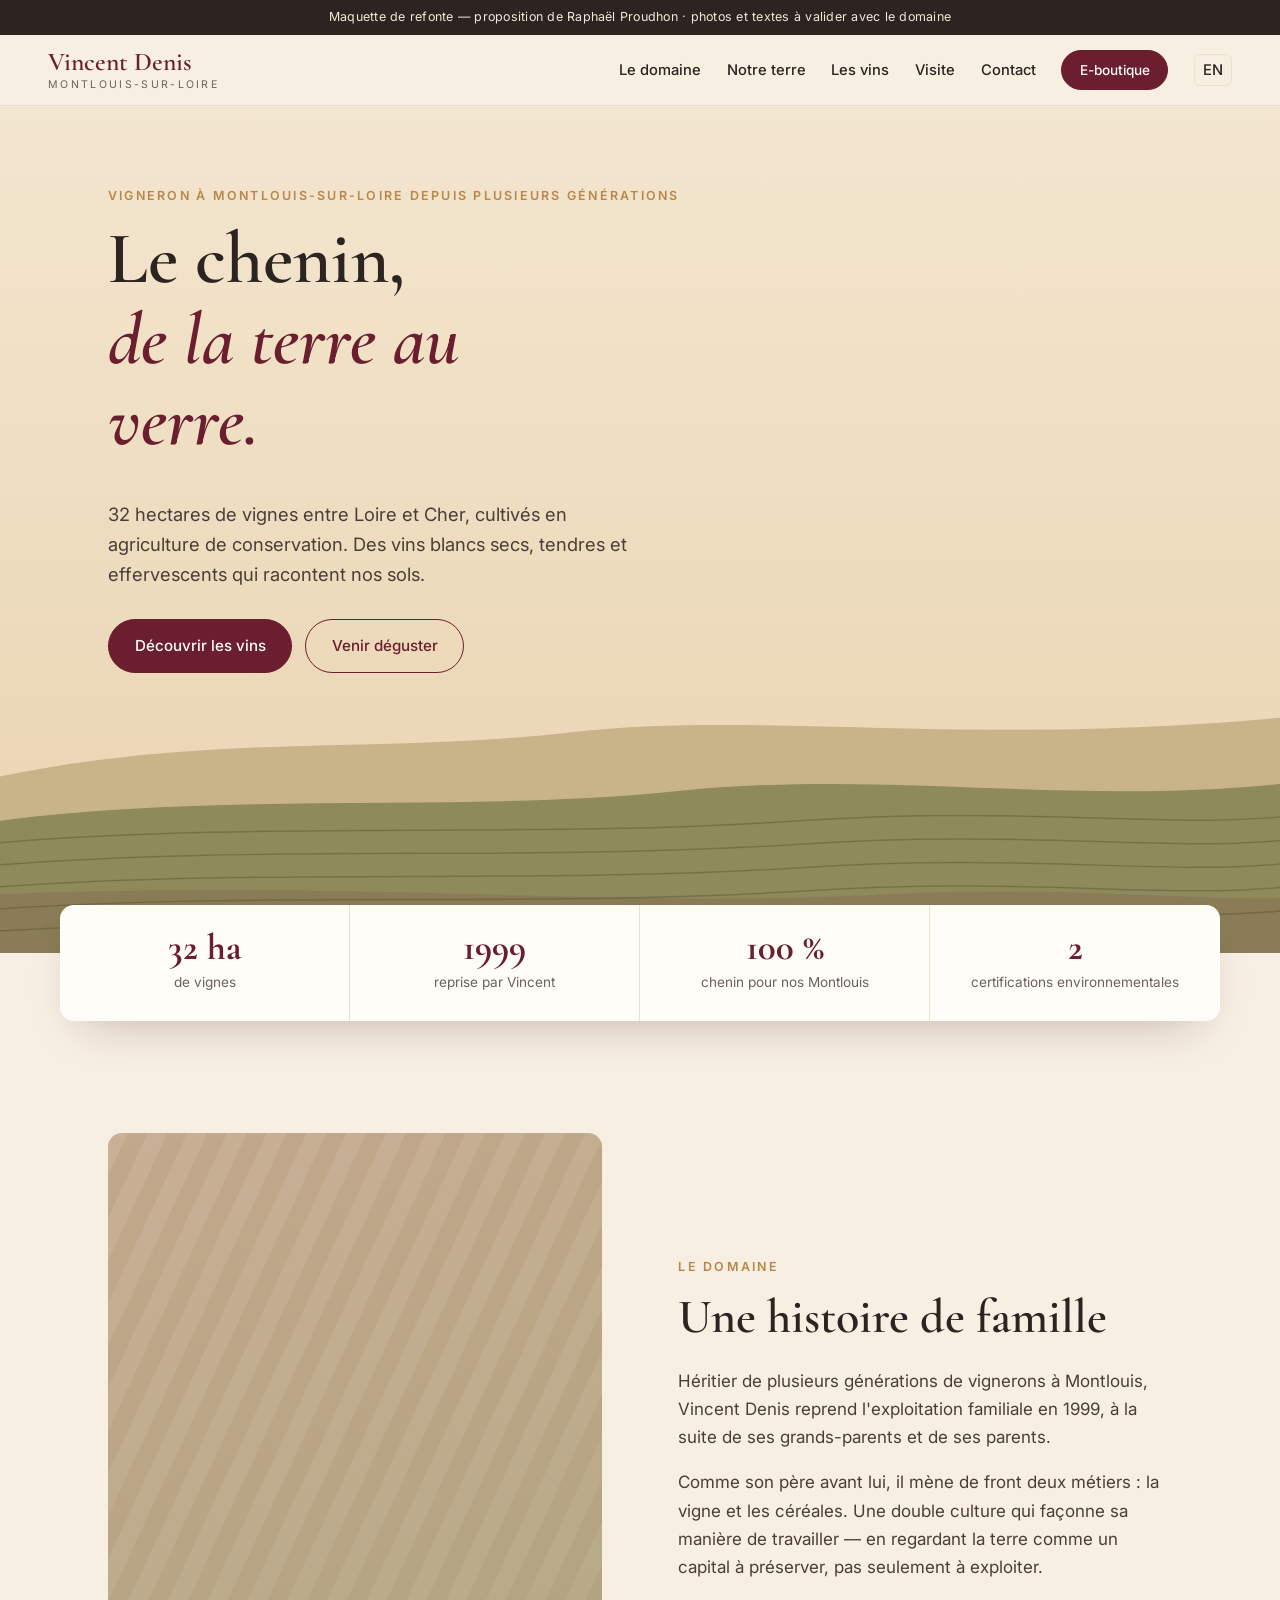
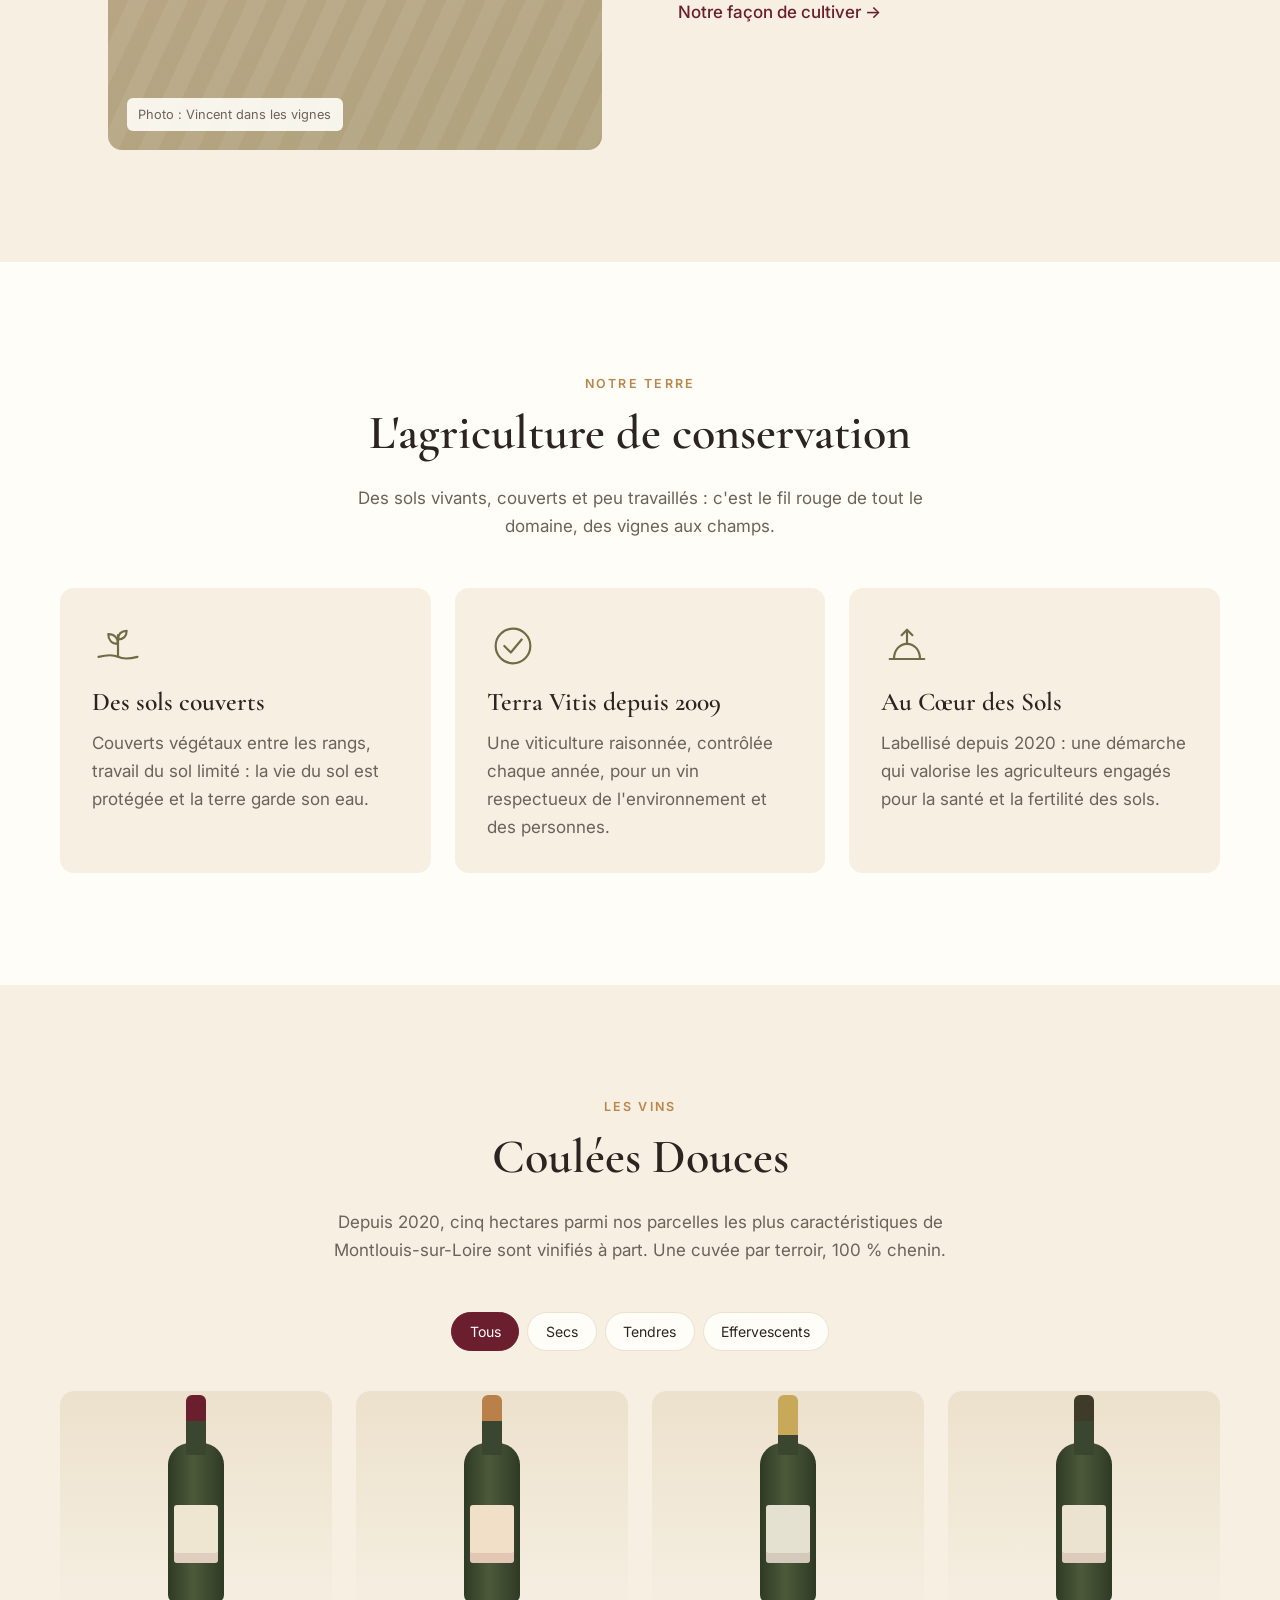
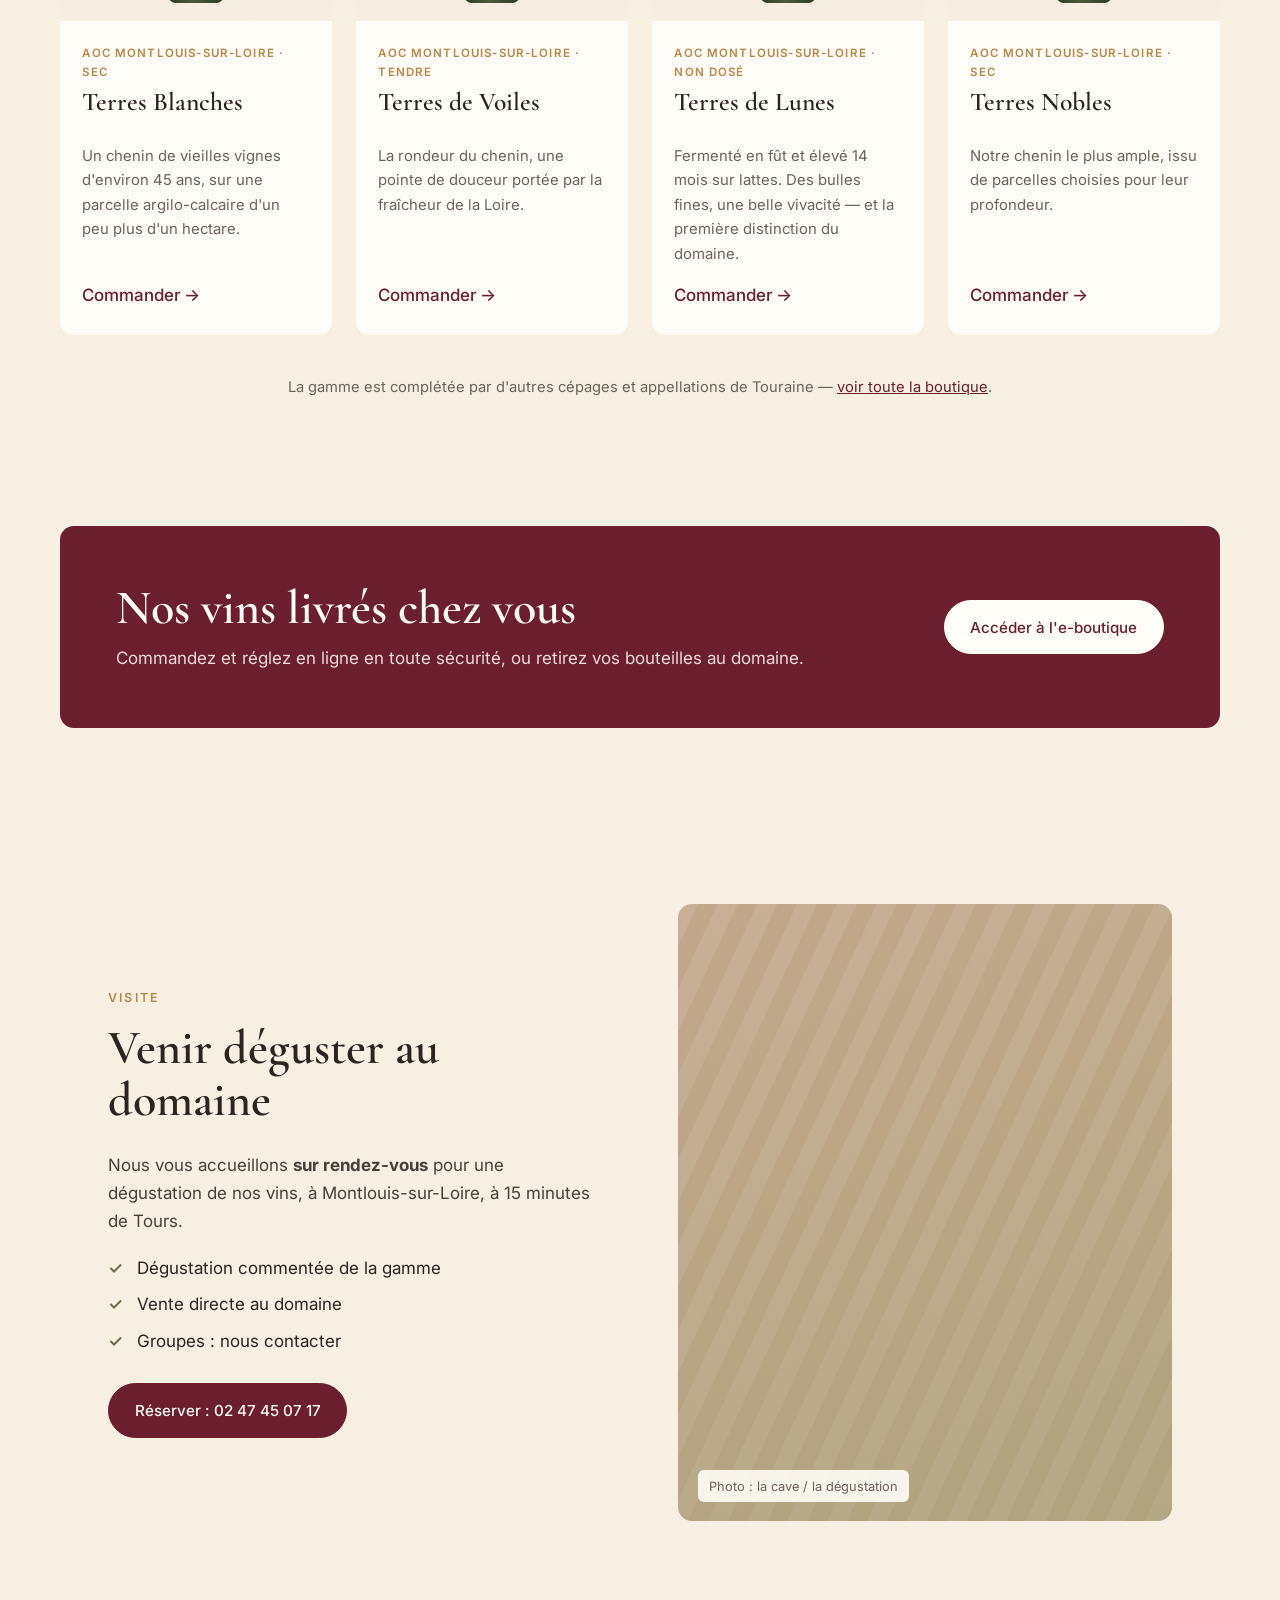
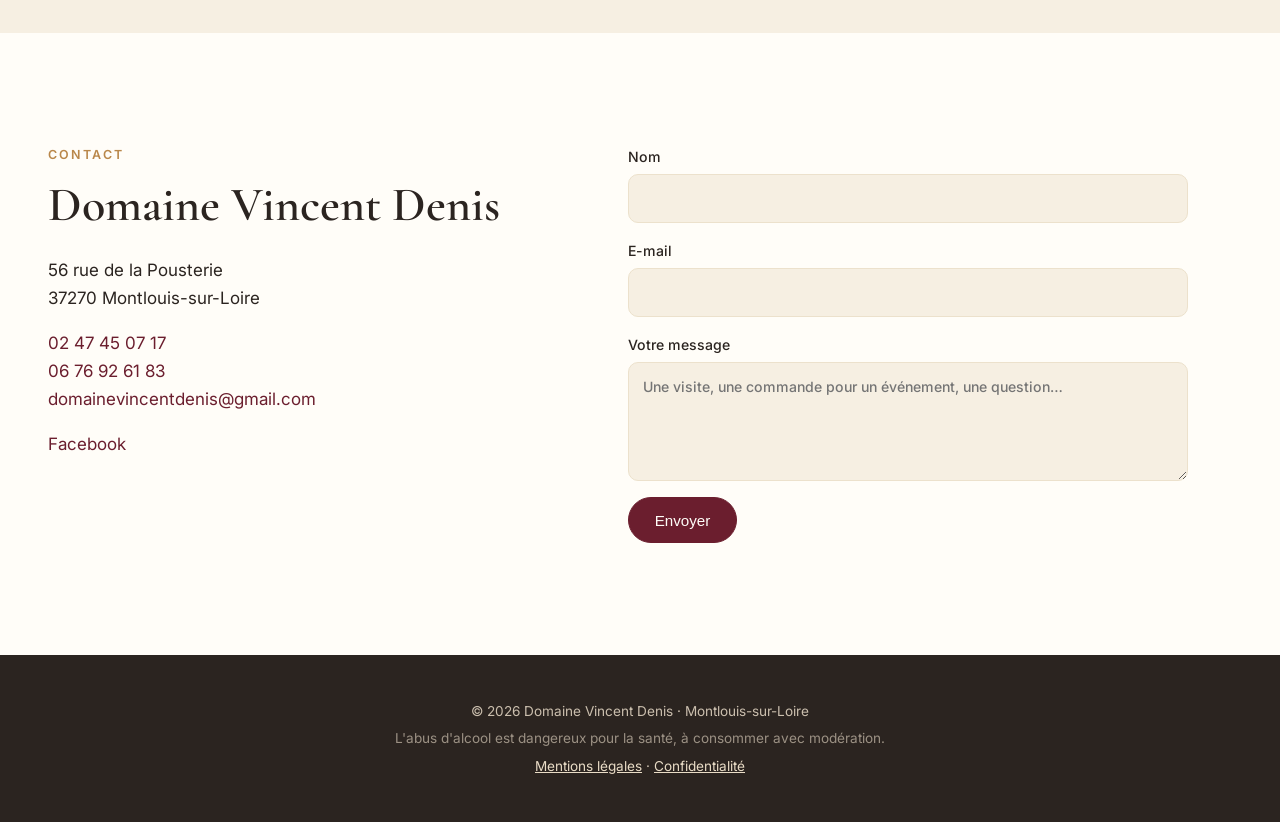
==== maquette/index.html @ cc86901f "Maquette de refonte du site du Domaine Vincent Denis Site statique (HTML/CSS/JS) : accueil, histoire" ====
<!doctype html>
<html lang="fr">
<head>
  <meta charset="utf-8">
  <meta name="viewport" content="width=device-width, initial-scale=1">
  <title>Domaine Vincent Denis – Vins de Montlouis-sur-Loire</title>
  <meta name="robots" content="noindex, nofollow">
  <meta name="description" content="Domaine familial à Montlouis-sur-Loire depuis plusieurs générations. Chenin cultivé en agriculture de conservation, cuvées Coulées Douces, dégustation sur rendez-vous et e-boutique.">
  <link rel="preconnect" href="https://fonts.googleapis.com">
  <link rel="preconnect" href="https://fonts.gstatic.com" crossorigin>
  <link href="https://fonts.googleapis.com/css2?family=Cormorant+Garamond:ital,wght@0,500;0,600;1,500&family=Inter:wght@400;500;600&display=swap" rel="stylesheet">
  <link rel="stylesheet" href="style.css">
</head>
<body>

  <div class="mockup-banner" role="note">
    Maquette de refonte — proposition de Raphaël Proudhon · photos et textes à valider avec le domaine
  </div>

  <header class="site-header" id="top">
    <a class="brand" href="#top" aria-label="Domaine Vincent Denis, accueil">
      <span class="brand-name">Vincent Denis</span>
      <span class="brand-sub">Montlouis-sur-Loire</span>
    </a>
    <button class="nav-toggle" aria-expanded="false" aria-controls="nav" aria-label="Ouvrir le menu">
      <span></span><span></span><span></span>
    </button>
    <nav id="nav" class="nav">
      <a href="#domaine">Le domaine</a>
      <a href="#terre">Notre terre</a>
      <a href="#vins">Les vins</a>
      <a href="#visite">Visite</a>
      <a href="#contact">Contact</a>
      <a class="btn btn-small" href="https://domaine-vincent-denis.plugwine.com" target="_blank" rel="noopener">E-boutique</a>
      <a class="lang" href="#" title="English version">EN</a>
    </nav>
  </header>

  <main>
    <!-- HERO -->
    <section class="hero">
      <div class="hero-art" aria-hidden="true">
        <svg viewBox="0 260 1440 340" preserveAspectRatio="none">
          <defs>
            <linearGradient id="sky" x1="0" y1="0" x2="0" y2="1">
              <stop offset="0" stop-color="#f3e6cf"/>
              <stop offset="1" stop-color="#e9d3b0"/>
            </linearGradient>
          </defs>
                    <path d="M0 360 C240 300 420 330 640 300 C860 270 1080 320 1440 280 L1440 600 L0 600Z" fill="#c9b48a"/>
          <path d="M0 420 C260 380 520 410 760 380 C1000 350 1200 400 1440 370 L1440 600 L0 600Z" fill="#8e8a5c"/>
          <g stroke="#5f5f3a" stroke-width="2" opacity=".55">
            <path d="M0 450 C300 420 600 445 900 420 C1150 400 1300 430 1440 415" fill="none"/>
            <path d="M0 480 C300 452 600 476 900 452 C1150 432 1300 462 1440 447" fill="none"/>
            <path d="M0 510 C300 484 600 507 900 484 C1150 464 1300 494 1440 479" fill="none"/>
            <path d="M0 540 C300 516 600 538 900 516 C1150 496 1300 526 1440 511" fill="none"/>
            <path d="M0 570 C300 548 600 569 900 548 C1150 528 1300 558 1440 543" fill="none"/>
          </g>
          <path d="M0 520 C400 500 700 540 1000 520 C1200 508 1350 530 1440 525 L1440 600 L0 600Z" fill="#6b1e2e" opacity=".12"/>
        </svg>
      </div>
      <div class="hero-content">
        <p class="eyebrow">Vigneron à Montlouis-sur-Loire depuis plusieurs générations</p>
        <h1>Le chenin,<br><em>de la terre au verre.</em></h1>
        <p class="lead">32 hectares de vignes entre Loire et Cher, cultivés en agriculture de conservation. Des vins blancs secs, tendres et effervescents qui racontent nos sols.</p>
        <div class="hero-actions">
          <a class="btn" href="#vins">Découvrir les vins</a>
          <a class="btn btn-ghost" href="#visite">Venir déguster</a>
        </div>
      </div>
    </section>

    <!-- CHIFFRES -->
    <section class="facts" aria-label="Le domaine en chiffres">
      <div><strong>32 ha</strong><span>de vignes</span></div>
      <div><strong>1999</strong><span>reprise par Vincent</span></div>
      <div><strong>100 %</strong><span>chenin pour nos Montlouis</span></div>
      <div><strong>2</strong><span>certifications environnementales</span></div>
    </section>

    <!-- DOMAINE -->
    <section class="split" id="domaine">
      <div class="split-media photo-placeholder" role="img" aria-label="Photo à venir : Vincent Denis dans les vignes">
        <span>Photo : Vincent dans les vignes</span>
      </div>
      <div class="split-text">
        <p class="eyebrow">Le domaine</p>
        <h2>Une histoire de famille</h2>
        <p>Héritier de plusieurs générations de vignerons à Montlouis, Vincent Denis reprend l'exploitation familiale en 1999, à la suite de ses grands-parents et de ses parents.</p>
        <p>Comme son père avant lui, il mène de front deux métiers : la vigne et les céréales. Une double culture qui façonne sa manière de travailler — en regardant la terre comme un capital à préserver, pas seulement à exploiter.</p>
        <a class="link-arrow" href="#terre">Notre façon de cultiver</a>
      </div>
    </section>

    <!-- TERRE -->
    <section class="terre" id="terre">
      <div class="section-head">
        <p class="eyebrow">Notre terre</p>
        <h2>L'agriculture de conservation</h2>
        <p>Des sols vivants, couverts et peu travaillés : c'est le fil rouge de tout le domaine, des vignes aux champs.</p>
      </div>
      <div class="cards-3">
        <article class="card">
          <div class="card-icon" aria-hidden="true">
            <svg viewBox="0 0 48 48"><path d="M6 34c8-2 14-2 18 0s10 2 18 0" /><path d="M24 34V14" /><path d="M24 22c-6 0-9-4-9-9 6 0 9 4 9 9z" /><path d="M24 18c5 0 8-3 8-8-5 0-8 3-8 8z" /></svg>
          </div>
          <h3>Des sols couverts</h3>
          <p>Couverts végétaux entre les rangs, travail du sol limité : la vie du sol est protégée et la terre garde son eau.</p>
        </article>
        <article class="card">
          <div class="card-icon" aria-hidden="true">
            <svg viewBox="0 0 48 48"><circle cx="24" cy="24" r="16"/><path d="M16 24l6 6 10-12"/></svg>
          </div>
          <h3>Terra Vitis depuis 2009</h3>
          <p>Une viticulture raisonnée, contrôlée chaque année, pour un vin respectueux de l'environnement et des personnes.</p>
        </article>
        <article class="card">
          <div class="card-icon" aria-hidden="true">
            <svg viewBox="0 0 48 48"><path d="M8 36h32"/><path d="M12 36c0-8 5-14 12-14s12 6 12 14"/><path d="M24 22V10"/><path d="M19 14l5-5 5 5"/></svg>
          </div>
          <h3>Au Cœur des Sols</h3>
          <p>Labellisé depuis 2020 : une démarche qui valorise les agriculteurs engagés pour la santé et la fertilité des sols.</p>
        </article>
      </div>
    </section>

    <!-- VINS -->
    <section class="vins" id="vins">
      <div class="section-head">
        <p class="eyebrow">Les vins</p>
        <h2>Coulées Douces</h2>
        <p>Depuis 2020, cinq hectares parmi nos parcelles les plus caractéristiques de Montlouis-sur-Loire sont vinifiés à part. Une cuvée par terroir, 100 % chenin.</p>
      </div>
      <div class="filters" role="tablist" aria-label="Filtrer les vins">
        <button class="filter is-active" data-filter="all" role="tab" aria-selected="true">Tous</button>
        <button class="filter" data-filter="sec" role="tab" aria-selected="false">Secs</button>
        <button class="filter" data-filter="tendre" role="tab" aria-selected="false">Tendres</button>
        <button class="filter" data-filter="bulles" role="tab" aria-selected="false">Effervescents</button>
      </div>
      <div class="wine-grid">
        <article class="wine" data-type="sec">
          <div class="bottle" style="--label:#efe6d2;--cap:#6b1e2e" aria-hidden="true"><i></i></div>
          <div class="wine-body">
            <p class="wine-tag">AOC Montlouis-sur-Loire · Sec</p>
            <h3>Terres Blanches</h3>
            <p>Un chenin de vieilles vignes d'environ 45 ans, sur une parcelle argilo-calcaire d'un peu plus d'un hectare.</p>
            <a class="link-arrow" href="https://domaine-vincent-denis.plugwine.com" target="_blank" rel="noopener">Commander</a>
          </div>
        </article>
        <article class="wine" data-type="tendre">
          <div class="bottle" style="--label:#f2dfc8;--cap:#b9804a" aria-hidden="true"><i></i></div>
          <div class="wine-body">
            <p class="wine-tag">AOC Montlouis-sur-Loire · Tendre</p>
            <h3>Terres de Voiles</h3>
            <p>La rondeur du chenin, une pointe de douceur portée par la fraîcheur de la Loire.</p>
            <a class="link-arrow" href="https://domaine-vincent-denis.plugwine.com" target="_blank" rel="noopener">Commander</a>
          </div>
        </article>
        <article class="wine" data-type="bulles">
          <div class="bottle bottle-bulles" style="--label:#e4e1d0;--cap:#c8a95a" aria-hidden="true"><i></i></div>
          <div class="wine-body">
            <p class="wine-tag">AOC Montlouis-sur-Loire · Non dosé</p>
            <h3>Terres de Lunes</h3>
            <p>Fermenté en fût et élevé 14 mois sur lattes. Des bulles fines, une belle vivacité — et la première distinction du domaine.</p>
            <a class="link-arrow" href="https://domaine-vincent-denis.plugwine.com" target="_blank" rel="noopener">Commander</a>
          </div>
        </article>
        <article class="wine" data-type="sec">
          <div class="bottle" style="--label:#ebe3cf;--cap:#3e3b2a" aria-hidden="true"><i></i></div>
          <div class="wine-body">
            <p class="wine-tag">AOC Montlouis-sur-Loire · Sec</p>
            <h3>Terres Nobles</h3>
            <p>Notre chenin le plus ample, issu de parcelles choisies pour leur profondeur.</p>
            <a class="link-arrow" href="https://domaine-vincent-denis.plugwine.com" target="_blank" rel="noopener">Commander</a>
          </div>
        </article>
      </div>
      <p class="note">La gamme est complétée par d'autres cépages et appellations de Touraine — <a href="https://domaine-vincent-denis.plugwine.com" target="_blank" rel="noopener">voir toute la boutique</a>.</p>
    </section>

    <!-- BOUTIQUE -->
    <section class="shop-band">
      <div>
        <h2>Nos vins livrés chez vous</h2>
        <p>Commandez et réglez en ligne en toute sécurité, ou retirez vos bouteilles au domaine.</p>
      </div>
      <a class="btn btn-light" href="https://domaine-vincent-denis.plugwine.com" target="_blank" rel="noopener">Accéder à l'e-boutique</a>
    </section>

    <!-- VISITE -->
    <section class="split split-reverse" id="visite">
      <div class="split-media photo-placeholder" role="img" aria-label="Photo à venir : la cave et la salle de dégustation">
        <span>Photo : la cave / la dégustation</span>
      </div>
      <div class="split-text">
        <p class="eyebrow">Visite</p>
        <h2>Venir déguster au domaine</h2>
        <p>Nous vous accueillons <strong>sur rendez-vous</strong> pour une dégustation de nos vins, à Montlouis-sur-Loire, à 15 minutes de Tours.</p>
        <ul class="checks">
          <li>Dégustation commentée de la gamme</li>
          <li>Vente directe au domaine</li>
          <li>Groupes : nous contacter</li>
        </ul>
        <a class="btn" href="tel:+33247450717">Réserver : 02 47 45 07 17</a>
      </div>
    </section>

    <!-- CONTACT -->
    <section class="contact" id="contact">
      <div class="contact-info">
        <p class="eyebrow">Contact</p>
        <h2>Domaine Vincent Denis</h2>
        <address>
          56 rue de la Pousterie<br>
          37270 Montlouis-sur-Loire
        </address>
        <p>
          <a href="tel:+33247450717">02 47 45 07 17</a><br>
          <a href="tel:+33676926183">06 76 92 61 83</a><br>
          <a href="mailto:domainevincentdenis@gmail.com">domainevincentdenis@gmail.com</a>
        </p>
        <p class="social">
          <a href="https://www.facebook.com/p/Domaine-Vincent-Denis-100063820932857/" target="_blank" rel="noopener">Facebook</a>
        </p>
      </div>
      <form class="contact-form" onsubmit="event.preventDefault(); this.querySelector('.form-ok').hidden=false;">
        <label>Nom<input type="text" name="nom" autocomplete="name" required></label>
        <label>E-mail<input type="email" name="email" autocomplete="email" required></label>
        <label>Votre message<textarea name="message" rows="4" placeholder="Une visite, une commande pour un événement, une question…" required></textarea></label>
        <button class="btn" type="submit">Envoyer</button>
        <p class="form-ok" hidden>Merci ! (démo : le formulaire sera relié à la boîte mail du domaine)</p>
      </form>
    </section>
  </main>

  <footer class="site-footer">
    <p>© <span id="year">2026</span> Domaine Vincent Denis · Montlouis-sur-Loire</p>
    <p class="legal">L'abus d'alcool est dangereux pour la santé, à consommer avec modération.</p>
    <p><a href="#">Mentions légales</a> · <a href="#">Confidentialité</a></p>
  </footer>

  <script src="script.js"></script>
</body>
</html>
---- maquette/style.css ----
:root {
  --wine: #6b1e2e;
  --wine-dark: #4a1420;
  --tuffeau: #f6efe2;
  --tuffeau-2: #ece1cc;
  --ink: #2b2420;
  --muted: #6d625a;
  --olive: #6f6c45;
  --gold: #b9874a;
  --white: #fffdf8;
  --radius: 14px;
  --serif: "Cormorant Garamond", Georgia, serif;
  --sans: "Inter", system-ui, -apple-system, sans-serif;
  --max: 1160px;
}

* { box-sizing: border-box; }
html { scroll-behavior: smooth; scroll-padding-top: 80px; }
body {
  margin: 0;
  font-family: var(--sans);
  font-size: 17px;
  line-height: 1.65;
  color: var(--ink);
  background: var(--tuffeau);
  -webkit-font-smoothing: antialiased;
}
img, svg { display: block; max-width: 100%; }
a { color: var(--wine); }
h1, h2, h3 { font-family: var(--serif); font-weight: 600; line-height: 1.1; margin: 0 0 .5em; }
h1 { font-size: clamp(2.6rem, 6vw, 4.6rem); }
h2 { font-size: clamp(2rem, 4vw, 3rem); }
h3 { font-size: 1.6rem; }
em { font-style: italic; color: var(--wine); }

.eyebrow {
  font-size: .78rem; letter-spacing: .18em; text-transform: uppercase;
  color: var(--gold); font-weight: 600; margin: 0 0 .8rem;
}

/* Bandeau maquette */
.mockup-banner {
  background: var(--ink); color: #f2e8d8; font-size: .78rem; text-align: center;
  padding: .45rem 1rem; letter-spacing: .02em;
}

/* Boutons */
.btn {
  display: inline-block; background: var(--wine); color: var(--white);
  padding: .85rem 1.6rem; border-radius: 999px; text-decoration: none;
  font-weight: 500; font-size: .95rem; border: 1.5px solid var(--wine);
  transition: background .2s, transform .2s;
}
.btn:hover { background: var(--wine-dark); transform: translateY(-1px); }
.btn-ghost { background: transparent; color: var(--wine); }
.btn-ghost:hover { background: var(--wine); color: var(--white); }
.btn-light { background: var(--white); color: var(--wine); border-color: var(--white); }
.btn-light:hover { background: var(--tuffeau-2); }
.btn-small { padding: .5rem 1.1rem; font-size: .85rem; }
.link-arrow { font-weight: 500; text-decoration: none; }
.link-arrow::after { content: " →"; transition: margin .2s; }
.link-arrow:hover::after { margin-left: .25em; }

/* Header */
.site-header {
  position: sticky; top: 0; z-index: 20;
  display: flex; align-items: center; justify-content: space-between;
  padding: .9rem clamp(16px, 4vw, 48px);
  background: rgba(246, 239, 226, .92); backdrop-filter: blur(8px);
  border-bottom: 1px solid rgba(107, 30, 46, .1);
}
.brand { text-decoration: none; color: var(--ink); display: flex; flex-direction: column; line-height: 1; }
.brand-name { font-family: var(--serif); font-size: 1.6rem; font-weight: 600; color: var(--wine); }
.brand-sub { font-size: .66rem; letter-spacing: .22em; text-transform: uppercase; color: var(--muted); margin-top: .3rem; }
.nav { display: flex; align-items: center; gap: 1.6rem; }
.nav a:not(.btn) { color: var(--ink); text-decoration: none; font-size: .92rem; font-weight: 500; }
.nav a:not(.btn):hover { color: var(--wine); }
.nav .lang { font-size: .78rem; border: 1px solid var(--tuffeau-2); padding: .2rem .5rem; border-radius: 6px; }
.nav-toggle { display: none; background: none; border: 0; padding: 8px; cursor: pointer; }
.nav-toggle span { display: block; width: 24px; height: 2px; background: var(--ink); margin: 5px 0; transition: transform .25s, opacity .25s; }

/* Hero */
.hero { padding: 0; background: linear-gradient(#f3e6cf, #e9d3b0); position: relative; display: flex; align-items: flex-start; overflow: hidden; }
.hero-art { position: absolute; left: 0; right: 0; bottom: 0; height: 250px; }
.hero-art svg { width: 100%; height: 100%; }
.hero-content {
  position: relative; max-width: var(--max); width: 100%; margin: 0 auto;
  padding: 5rem clamp(16px, 4vw, 48px) 280px;
}
.hero-content h1 { max-width: 12ch; }
.lead { font-size: 1.15rem; max-width: 34rem; color: #4a3f38; }
.hero-actions { display: flex; flex-wrap: wrap; gap: .8rem; margin-top: 1.8rem; }

/* Chiffres */
.facts {
  padding: 0;
  max-width: var(--max); margin: -3rem auto 0; position: relative; z-index: 2;
  display: grid; grid-template-columns: repeat(4, 1fr);
  background: var(--white); border-radius: var(--radius);
  box-shadow: 0 20px 50px -25px rgba(74, 20, 32, .35);
}
.facts div { padding: 1.6rem 1rem; text-align: center; border-right: 1px solid var(--tuffeau-2); }
.facts div:last-child { border-right: 0; }
.facts strong { display: block; font-family: var(--serif); font-size: 2.3rem; color: var(--wine); line-height: 1; }
.facts span { font-size: .85rem; color: var(--muted); }

/* Sections */
section { padding: clamp(4rem, 9vw, 7rem) clamp(16px, 4vw, 48px); }
.section-head { max-width: 640px; margin: 0 auto 3rem; text-align: center; }
.section-head p:last-child { color: var(--muted); }

.split {
  max-width: var(--max); margin: 0 auto;
  display: grid; grid-template-columns: 1fr 1fr; gap: clamp(2rem, 6vw, 5rem); align-items: center;
}
.split-reverse .split-media { order: 2; }
.split-text p:not(.eyebrow) { color: #4a3f38; }

.photo-placeholder {
  aspect-ratio: 4 / 5; border-radius: var(--radius);
  background:
    linear-gradient(160deg, rgba(107,30,46,.15), rgba(111,108,69,.35)),
    repeating-linear-gradient(115deg, #d9c9a8 0 18px, #d2c09c 18px 36px);
  display: flex; align-items: flex-end; padding: 1.2rem;
}
.photo-placeholder span {
  background: rgba(255,253,248,.9); font-size: .8rem; padding: .35rem .7rem; border-radius: 6px; color: var(--muted);
}

/* Terre */
.terre { background: var(--white); }
.cards-3 { max-width: var(--max); margin: 0 auto; display: grid; grid-template-columns: repeat(3, 1fr); gap: 1.5rem; }
.card { background: var(--tuffeau); border-radius: var(--radius); padding: 2rem; }
.card p { color: var(--muted); margin: 0; }
.card-icon { width: 52px; height: 52px; margin-bottom: 1rem; }
.card-icon svg { fill: none; stroke: var(--olive); stroke-width: 2; stroke-linecap: round; stroke-linejoin: round; }

/* Vins */
.filters { display: flex; justify-content: center; flex-wrap: wrap; gap: .5rem; margin-bottom: 2.5rem; }
.filter {
  font: inherit; font-size: .88rem; padding: .45rem 1.1rem; border-radius: 999px; cursor: pointer;
  border: 1px solid var(--tuffeau-2); background: var(--white); color: var(--ink);
}
.filter.is-active { background: var(--wine); color: var(--white); border-color: var(--wine); }
.wine-grid { max-width: var(--max); margin: 0 auto; display: grid; grid-template-columns: repeat(4, 1fr); gap: 1.5rem; }
.wine {
  background: var(--white); border-radius: var(--radius); overflow: hidden;
  display: flex; flex-direction: column; transition: transform .25s, box-shadow .25s;
}
.wine:hover { transform: translateY(-4px); box-shadow: 0 18px 40px -24px rgba(74,20,32,.45); }
.wine[hidden] { display: none; }
.bottle {
  height: 230px; background: linear-gradient(180deg, var(--tuffeau-2), var(--tuffeau));
  display: flex; align-items: flex-end; justify-content: center; padding-bottom: 18px;
}
.bottle i {
  position: relative; width: 56px; height: 160px; border-radius: 22px 22px 8px 8px;
  background: linear-gradient(90deg, #2f3a25, #4d5a3a 45%, #2f3a25);
}
.bottle i::before { /* col */
  content: ""; position: absolute; left: 50%; top: -48px; transform: translateX(-50%);
  width: 20px; height: 60px; border-radius: 6px 6px 0 0;
  background: linear-gradient(180deg, var(--cap) 0 26px, #3a4630 26px);
}
.bottle i::after { /* étiquette */
  content: ""; position: absolute; left: 6px; right: 6px; top: 62px; height: 58px;
  background: var(--label); border-radius: 3px; box-shadow: inset 0 -10px 0 rgba(107,30,46,.12);
}
.bottle-bulles i::before { background: linear-gradient(180deg, var(--cap) 0 40px, #3a4630 40px); }
.wine-body { padding: 1.4rem 1.4rem 1.6rem; display: flex; flex-direction: column; flex: 1; }
.wine-body p { font-size: .93rem; color: var(--muted); }
.wine-body .link-arrow { margin-top: auto; }
.wine-tag { font-size: .72rem !important; letter-spacing: .1em; text-transform: uppercase; color: var(--gold) !important; margin: 0 0 .4rem; font-weight: 600; }
.note { text-align: center; color: var(--muted); font-size: .92rem; margin-top: 2.5rem; }

/* Bandeau boutique */
.shop-band {
  max-width: var(--max); margin: 0 auto clamp(2rem, 5vw, 4rem); border-radius: var(--radius);
  background: var(--wine); color: var(--white);
  display: flex; align-items: center; justify-content: space-between; gap: 2rem;
  padding: clamp(2rem, 5vw, 3.5rem);
}
.shop-band h2 { color: var(--white); margin-bottom: .2em; }
.shop-band p { margin: 0; opacity: .85; }

.checks { list-style: none; padding: 0; margin: 1.2rem 0 1.8rem; }
.checks li { padding-left: 1.8rem; position: relative; margin-bottom: .5rem; }
.checks li::before { content: "✓"; position: absolute; left: 0; color: var(--olive); font-weight: 600; }

/* Contact */
.contact {
  background: var(--white); display: grid; grid-template-columns: 1fr 1.2fr; gap: clamp(2rem, 6vw, 5rem);
  max-width: none;
}
.contact > * { max-width: 560px; }
.contact-info { justify-self: end; width: 100%; }
address { font-style: normal; margin-bottom: 1rem; }
.contact a { text-decoration: none; }
.contact-form { display: grid; gap: 1rem; }
.contact-form label { display: grid; gap: .35rem; font-size: .88rem; font-weight: 500; }
.contact-form input, .contact-form textarea {
  font: inherit; padding: .75rem .9rem; border: 1px solid var(--tuffeau-2); border-radius: 10px; background: var(--tuffeau);
}
.contact-form input:focus, .contact-form textarea:focus { outline: 2px solid var(--wine); outline-offset: 1px; }
.contact-form .btn { justify-self: start; cursor: pointer; }
.form-ok { color: var(--olive); margin: 0; }

/* Footer */
.site-footer { background: var(--ink); color: #cbbfae; text-align: center; padding: 2.5rem 16px; font-size: .85rem; }
.site-footer p { margin: .3rem 0; }
.site-footer a { color: #e9dcc6; }
.legal { opacity: .7; }

/* Animations d'apparition */
.reveal { opacity: 0; transform: translateY(24px); transition: opacity .7s ease, transform .7s ease; }
.reveal.is-visible { opacity: 1; transform: none; }
@media (prefers-reduced-motion: reduce) {
  .reveal { opacity: 1; transform: none; transition: none; }
  html { scroll-behavior: auto; }
}

/* Responsive */
@media (max-width: 1000px) {
  .wine-grid { grid-template-columns: repeat(2, 1fr); }
  .cards-3 { grid-template-columns: 1fr; max-width: 560px; }
}
@media (max-width: 820px) {
  .nav-toggle { display: block; }
  .nav {
    position: absolute; top: 100%; left: 0; right: 0; flex-direction: column; align-items: stretch; gap: 0;
    background: var(--tuffeau); padding: .5rem 16px 1.2rem; border-bottom: 1px solid var(--tuffeau-2);
    display: none;
  }
  .nav.is-open { display: flex; }
  .nav a:not(.btn) { padding: .8rem 0; border-bottom: 1px solid var(--tuffeau-2); }
  .nav .btn { margin-top: 1rem; text-align: center; }
  .nav .lang { align-self: flex-start; margin-top: .8rem; border-bottom: 1px solid var(--tuffeau-2); }
  .nav-toggle[aria-expanded="true"] span:nth-child(1) { transform: translateY(7px) rotate(45deg); }
  .nav-toggle[aria-expanded="true"] span:nth-child(2) { opacity: 0; }
  .nav-toggle[aria-expanded="true"] span:nth-child(3) { transform: translateY(-7px) rotate(-45deg); }
  .facts { grid-template-columns: repeat(2, 1fr); margin: -3rem 16px 0; }
  .facts div:nth-child(2) { border-right: 0; }
  .facts div:nth-child(-n+2) { border-bottom: 1px solid var(--tuffeau-2); }
  .split, .contact { grid-template-columns: 1fr; }
  .split-reverse .split-media { order: 0; }
  .photo-placeholder { aspect-ratio: 16 / 10; }
  .contact-info { justify-self: start; }
  .shop-band { flex-direction: column; align-items: flex-start; margin-left: 16px; margin-right: 16px; }
}
@media (max-width: 520px) {
  body { font-size: 16px; }
  .wine-grid { grid-template-columns: 1fr; }
  .hero-art { height: 190px; }
  .hero-content { padding: 2.5rem 16px 210px; }
}
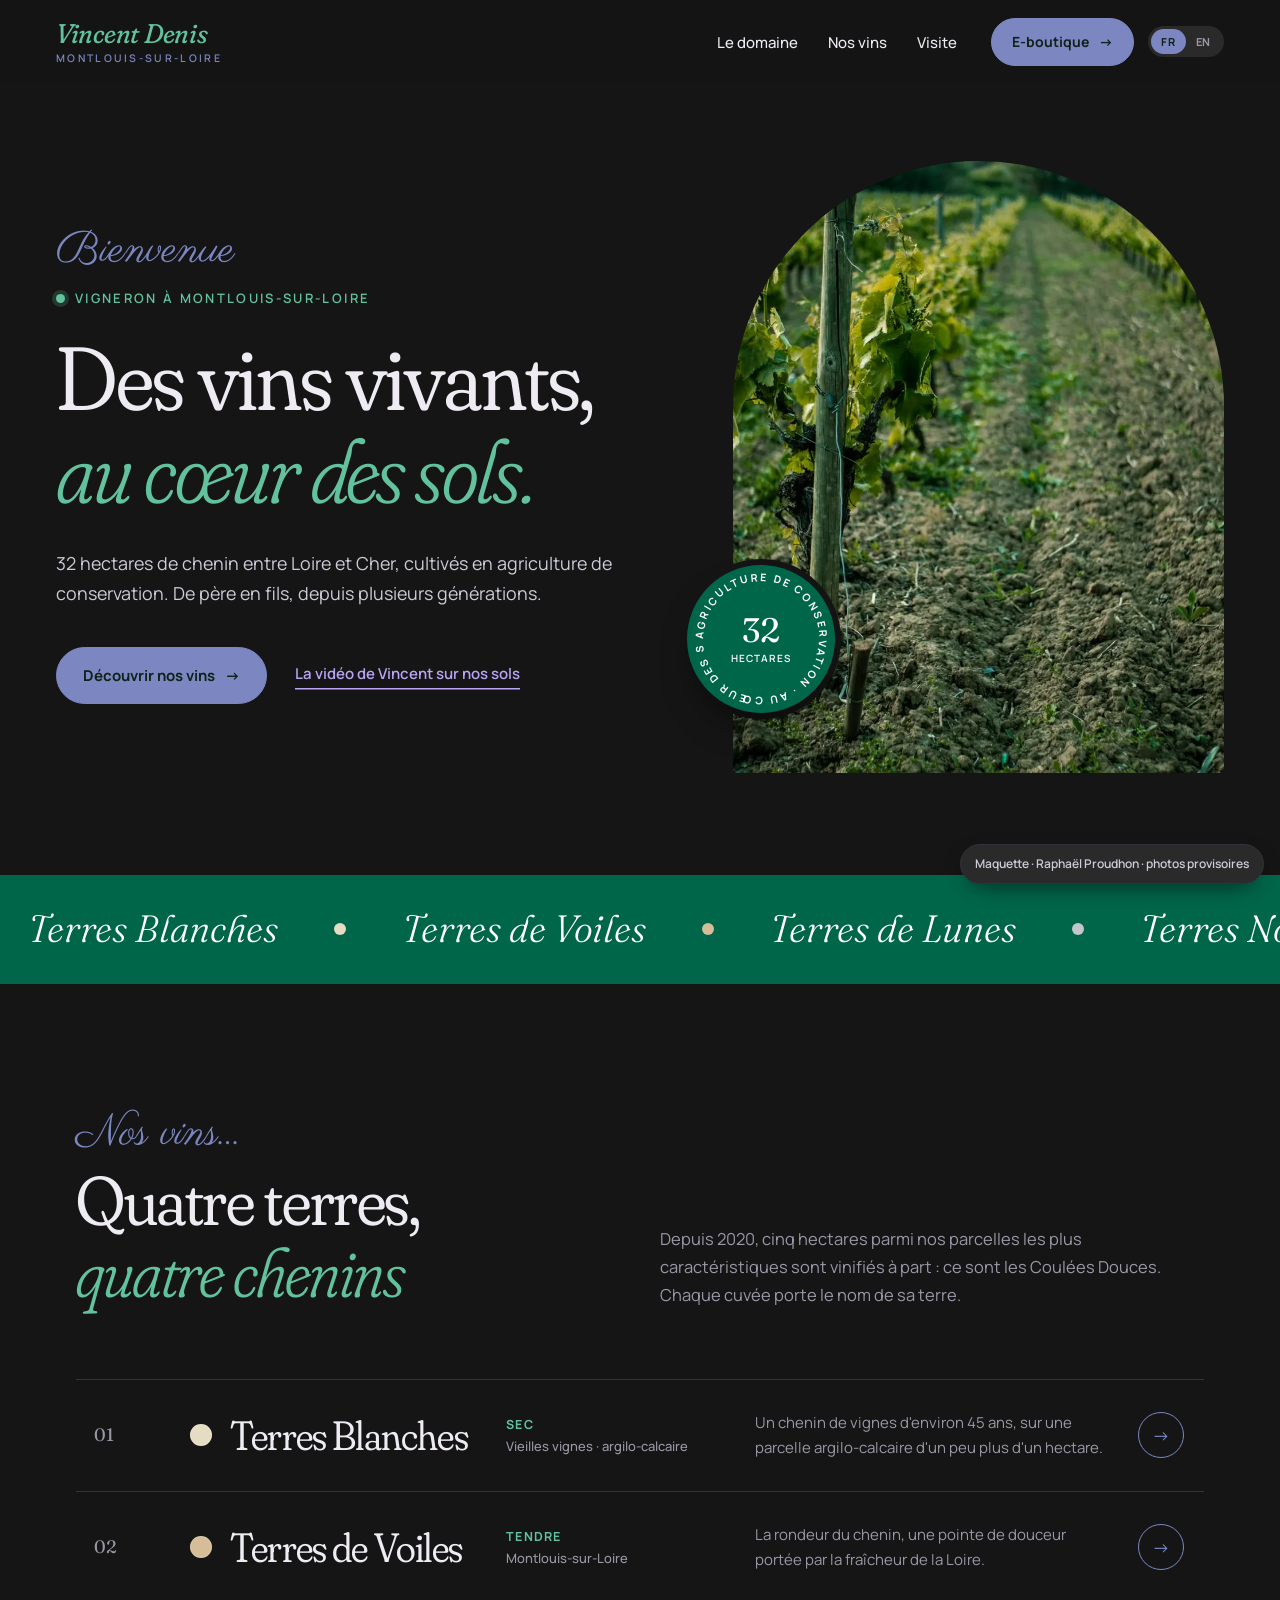
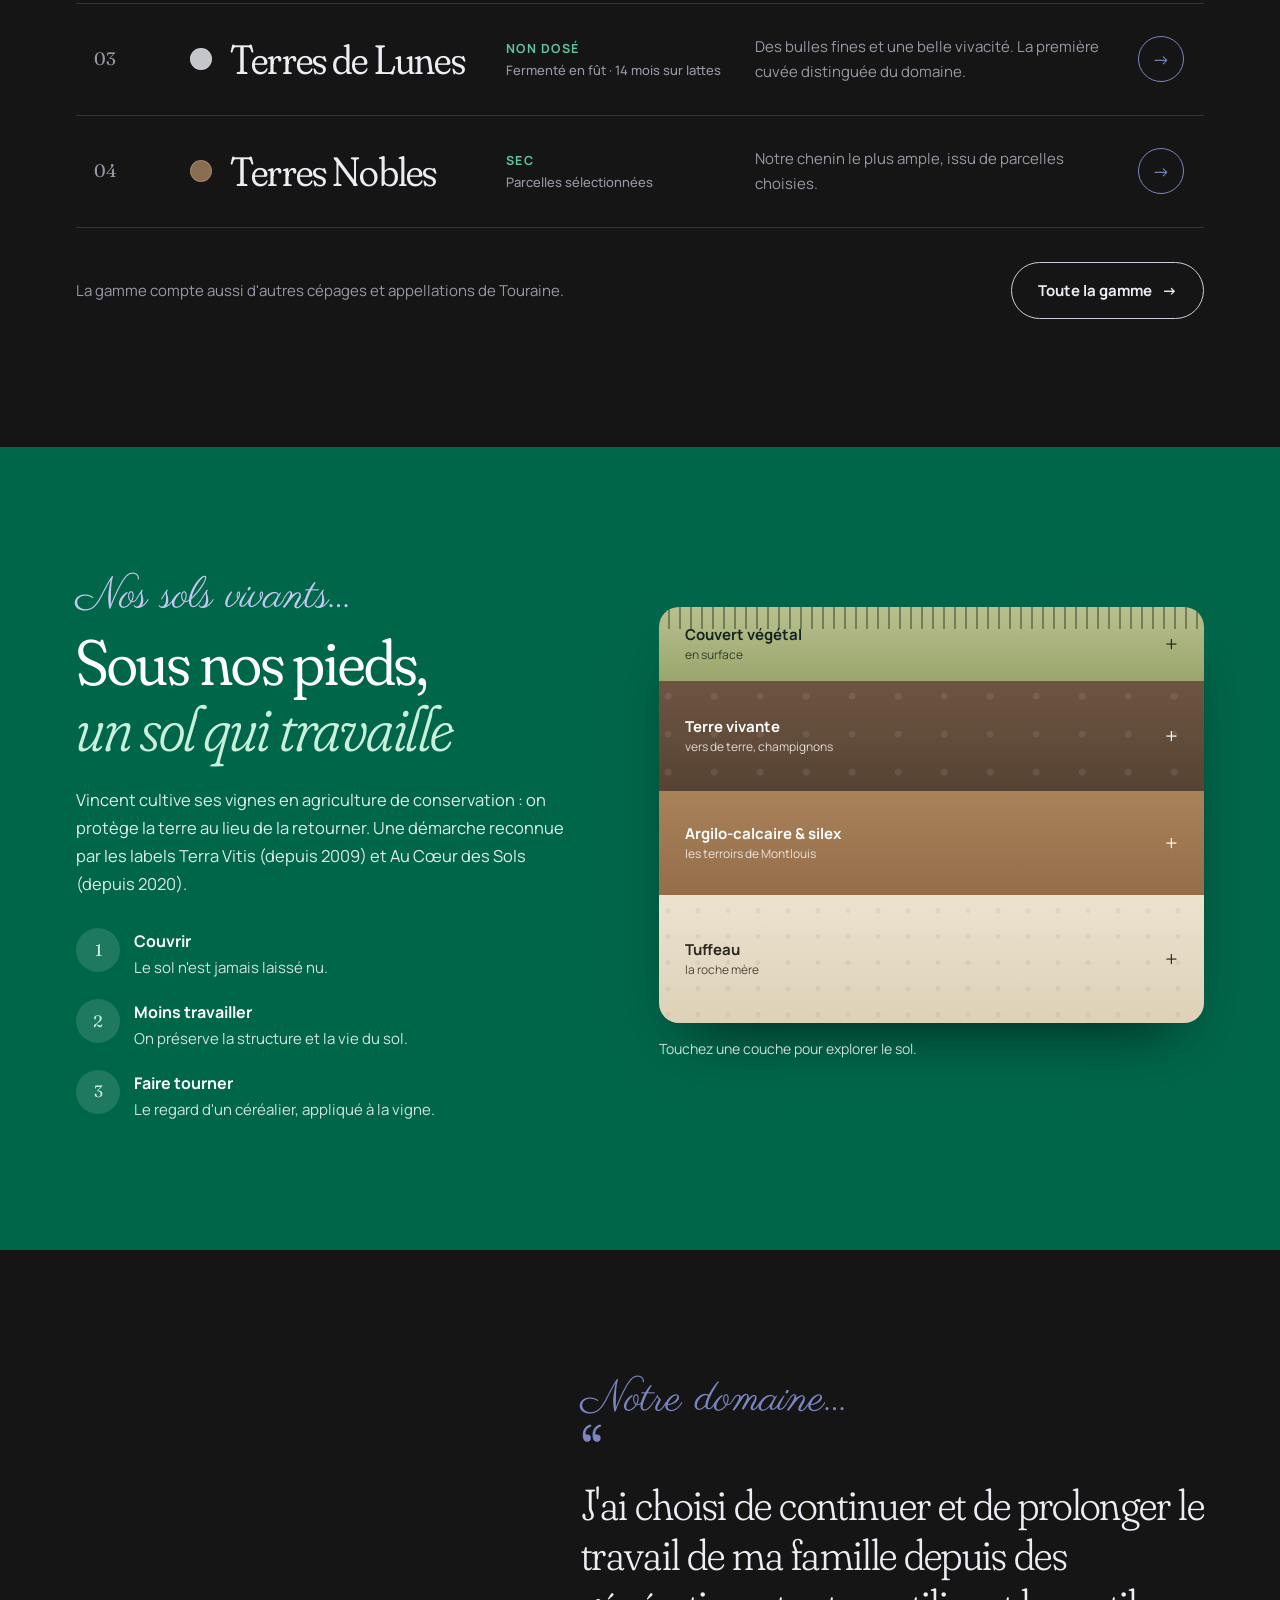
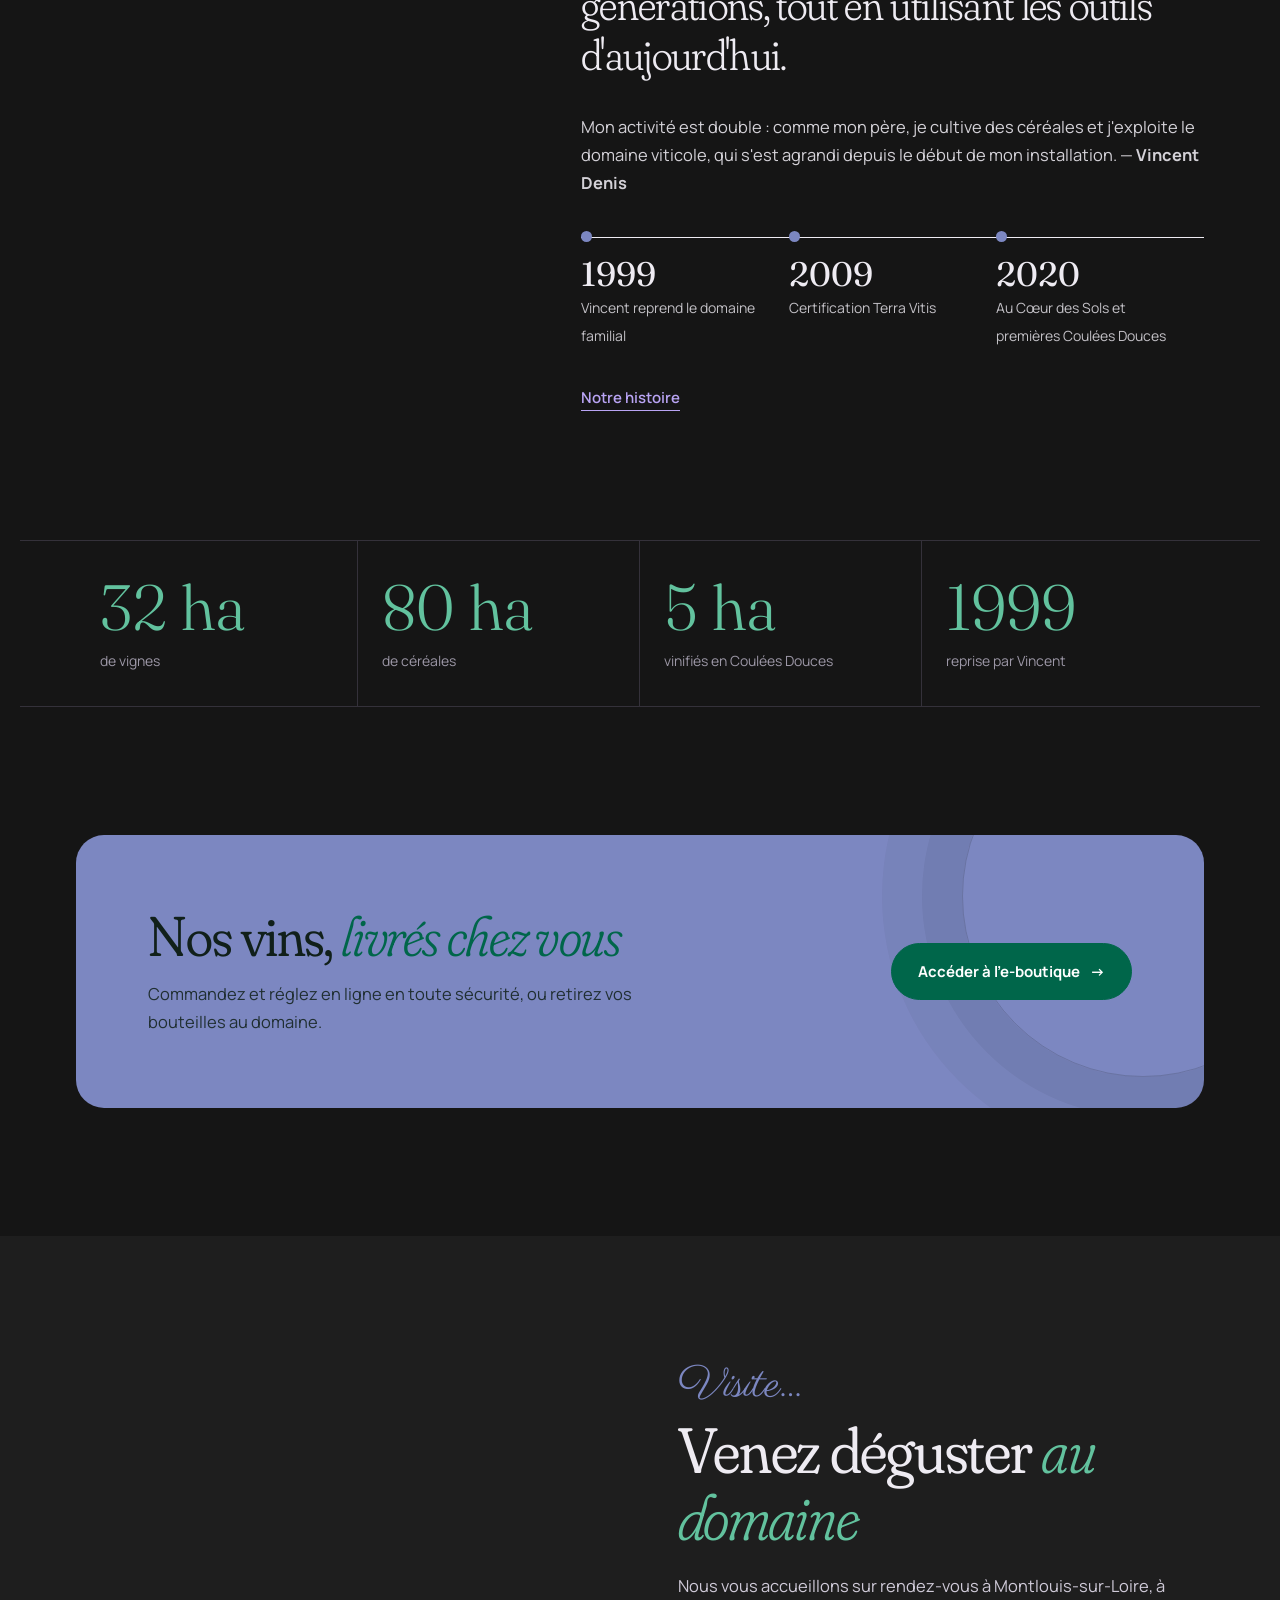
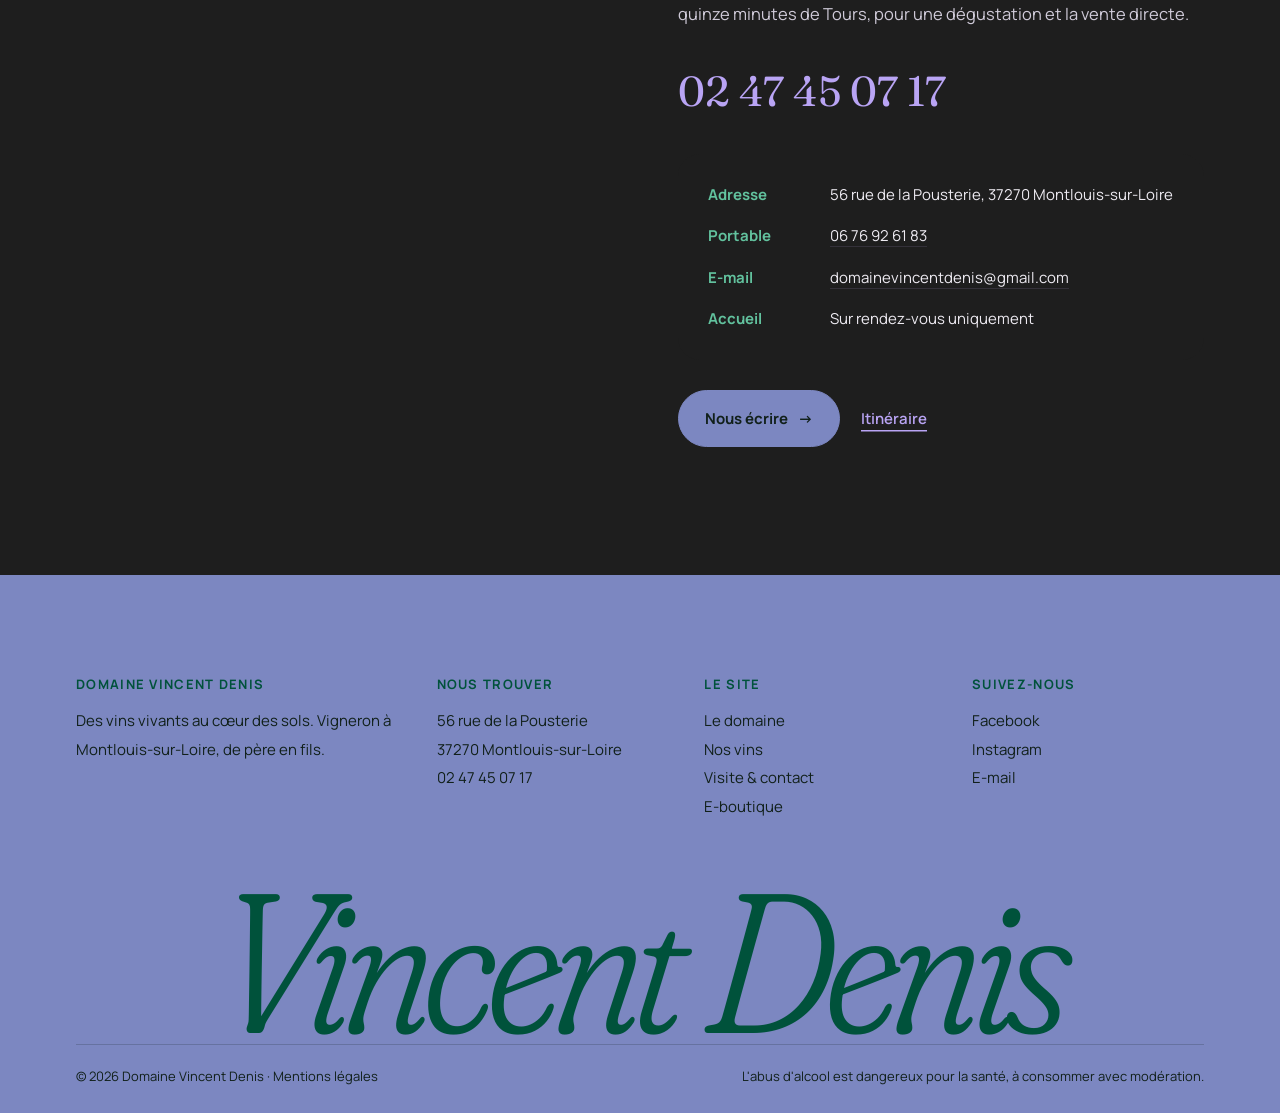
==== commit 3d578544: "Maquette Vincent Denis : identité propre aux couleurs du site actuel Abandonne la reprise du site Ch" ====
--- a/maquette/index.html
+++ b/maquette/index.html
@@ -1,244 +1,241 @@
-<!doctype html>
+<!DOCTYPE html>
 <html lang="fr">
 <head>
-  <meta charset="utf-8">
-  <meta name="viewport" content="width=device-width, initial-scale=1">
-  <title>Domaine Vincent Denis – Vins de Montlouis-sur-Loire</title>
-  <meta name="robots" content="noindex, nofollow">
-  <meta name="description" content="Domaine familial à Montlouis-sur-Loire depuis plusieurs générations. Chenin cultivé en agriculture de conservation, cuvées Coulées Douces, dégustation sur rendez-vous et e-boutique.">
-  <link rel="preconnect" href="https://fonts.googleapis.com">
-  <link rel="preconnect" href="https://fonts.gstatic.com" crossorigin>
-  <link href="https://fonts.googleapis.com/css2?family=Cormorant+Garamond:ital,wght@0,500;0,600;1,500&family=Inter:wght@400;500;600&display=swap" rel="stylesheet">
-  <link rel="stylesheet" href="style.css">
+<meta charset="UTF-8">
+<meta name="viewport" content="width=device-width, initial-scale=1.0">
+<title>Domaine Vincent Denis – Vins de Montlouis-sur-Loire</title>
+<meta name="description" content="Domaine familial à Montlouis-sur-Loire : des vins vivants au cœur des sols. Chenin en agriculture de conservation, cuvées Coulées Douces, dégustation sur rendez-vous et e-boutique.">
+<meta name="robots" content="noindex, nofollow">
+<link rel="preconnect" href="https://fonts.googleapis.com">
+<link rel="preconnect" href="https://fonts.gstatic.com" crossorigin>
+<link rel="stylesheet" href="https://fonts.googleapis.com/css2?family=Fraunces:ital,opsz,wght@0,9..144,300..500;1,9..144,300..500&family=Manrope:wght@400;500;600;700&family=Parisienne&display=swap">
+<link rel="stylesheet" href="assets/css/style.css">
 </head>
 <body>
 
-  <div class="mockup-banner" role="note">
-    Maquette de refonte — proposition de Raphaël Proudhon · photos et textes à valider avec le domaine
-  </div>
-
-  <header class="site-header" id="top">
-    <a class="brand" href="#top" aria-label="Domaine Vincent Denis, accueil">
-      <span class="brand-name">Vincent Denis</span>
-      <span class="brand-sub">Montlouis-sur-Loire</span>
-    </a>
-    <button class="nav-toggle" aria-expanded="false" aria-controls="nav" aria-label="Ouvrir le menu">
-      <span></span><span></span><span></span>
-    </button>
-    <nav id="nav" class="nav">
-      <a href="#domaine">Le domaine</a>
-      <a href="#terre">Notre terre</a>
-      <a href="#vins">Les vins</a>
-      <a href="#visite">Visite</a>
-      <a href="#contact">Contact</a>
-      <a class="btn btn-small" href="https://domaine-vincent-denis.plugwine.com" target="_blank" rel="noopener">E-boutique</a>
-      <a class="lang" href="#" title="English version">EN</a>
-    </nav>
-  </header>
-
-  <main>
-    <!-- HERO -->
-    <section class="hero">
-      <div class="hero-art" aria-hidden="true">
-        <svg viewBox="0 260 1440 340" preserveAspectRatio="none">
-          <defs>
-            <linearGradient id="sky" x1="0" y1="0" x2="0" y2="1">
-              <stop offset="0" stop-color="#f3e6cf"/>
-              <stop offset="1" stop-color="#e9d3b0"/>
-            </linearGradient>
-          </defs>
-                    <path d="M0 360 C240 300 420 330 640 300 C860 270 1080 320 1440 280 L1440 600 L0 600Z" fill="#c9b48a"/>
-          <path d="M0 420 C260 380 520 410 760 380 C1000 350 1200 400 1440 370 L1440 600 L0 600Z" fill="#8e8a5c"/>
-          <g stroke="#5f5f3a" stroke-width="2" opacity=".55">
-            <path d="M0 450 C300 420 600 445 900 420 C1150 400 1300 430 1440 415" fill="none"/>
-            <path d="M0 480 C300 452 600 476 900 452 C1150 432 1300 462 1440 447" fill="none"/>
-            <path d="M0 510 C300 484 600 507 900 484 C1150 464 1300 494 1440 479" fill="none"/>
-            <path d="M0 540 C300 516 600 538 900 516 C1150 496 1300 526 1440 511" fill="none"/>
-            <path d="M0 570 C300 548 600 569 900 548 C1150 528 1300 558 1440 543" fill="none"/>
-          </g>
-          <path d="M0 520 C400 500 700 540 1000 520 C1200 508 1350 530 1440 525 L1440 600 L0 600Z" fill="#6b1e2e" opacity=".12"/>
-        </svg>
-      </div>
-      <div class="hero-content">
-        <p class="eyebrow">Vigneron à Montlouis-sur-Loire depuis plusieurs générations</p>
-        <h1>Le chenin,<br><em>de la terre au verre.</em></h1>
-        <p class="lead">32 hectares de vignes entre Loire et Cher, cultivés en agriculture de conservation. Des vins blancs secs, tendres et effervescents qui racontent nos sols.</p>
-        <div class="hero-actions">
-          <a class="btn" href="#vins">Découvrir les vins</a>
-          <a class="btn btn-ghost" href="#visite">Venir déguster</a>
-        </div>
-      </div>
-    </section>
-
-    <!-- CHIFFRES -->
-    <section class="facts" aria-label="Le domaine en chiffres">
-      <div><strong>32 ha</strong><span>de vignes</span></div>
-      <div><strong>1999</strong><span>reprise par Vincent</span></div>
-      <div><strong>100 %</strong><span>chenin pour nos Montlouis</span></div>
-      <div><strong>2</strong><span>certifications environnementales</span></div>
-    </section>
-
-    <!-- DOMAINE -->
-    <section class="split" id="domaine">
-      <div class="split-media photo-placeholder" role="img" aria-label="Photo à venir : Vincent Denis dans les vignes">
-        <span>Photo : Vincent dans les vignes</span>
-      </div>
-      <div class="split-text">
-        <p class="eyebrow">Le domaine</p>
-        <h2>Une histoire de famille</h2>
-        <p>Héritier de plusieurs générations de vignerons à Montlouis, Vincent Denis reprend l'exploitation familiale en 1999, à la suite de ses grands-parents et de ses parents.</p>
-        <p>Comme son père avant lui, il mène de front deux métiers : la vigne et les céréales. Une double culture qui façonne sa manière de travailler — en regardant la terre comme un capital à préserver, pas seulement à exploiter.</p>
-        <a class="link-arrow" href="#terre">Notre façon de cultiver</a>
-      </div>
-    </section>
-
-    <!-- TERRE -->
-    <section class="terre" id="terre">
-      <div class="section-head">
-        <p class="eyebrow">Notre terre</p>
-        <h2>L'agriculture de conservation</h2>
-        <p>Des sols vivants, couverts et peu travaillés : c'est le fil rouge de tout le domaine, des vignes aux champs.</p>
-      </div>
-      <div class="cards-3">
-        <article class="card">
-          <div class="card-icon" aria-hidden="true">
-            <svg viewBox="0 0 48 48"><path d="M6 34c8-2 14-2 18 0s10 2 18 0" /><path d="M24 34V14" /><path d="M24 22c-6 0-9-4-9-9 6 0 9 4 9 9z" /><path d="M24 18c5 0 8-3 8-8-5 0-8 3-8 8z" /></svg>
-          </div>
-          <h3>Des sols couverts</h3>
-          <p>Couverts végétaux entre les rangs, travail du sol limité : la vie du sol est protégée et la terre garde son eau.</p>
-        </article>
-        <article class="card">
-          <div class="card-icon" aria-hidden="true">
-            <svg viewBox="0 0 48 48"><circle cx="24" cy="24" r="16"/><path d="M16 24l6 6 10-12"/></svg>
-          </div>
-          <h3>Terra Vitis depuis 2009</h3>
-          <p>Une viticulture raisonnée, contrôlée chaque année, pour un vin respectueux de l'environnement et des personnes.</p>
-        </article>
-        <article class="card">
-          <div class="card-icon" aria-hidden="true">
-            <svg viewBox="0 0 48 48"><path d="M8 36h32"/><path d="M12 36c0-8 5-14 12-14s12 6 12 14"/><path d="M24 22V10"/><path d="M19 14l5-5 5 5"/></svg>
-          </div>
-          <h3>Au Cœur des Sols</h3>
-          <p>Labellisé depuis 2020 : une démarche qui valorise les agriculteurs engagés pour la santé et la fertilité des sols.</p>
-        </article>
-      </div>
-    </section>
-
-    <!-- VINS -->
-    <section class="vins" id="vins">
-      <div class="section-head">
-        <p class="eyebrow">Les vins</p>
-        <h2>Coulées Douces</h2>
-        <p>Depuis 2020, cinq hectares parmi nos parcelles les plus caractéristiques de Montlouis-sur-Loire sont vinifiés à part. Une cuvée par terroir, 100 % chenin.</p>
-      </div>
-      <div class="filters" role="tablist" aria-label="Filtrer les vins">
-        <button class="filter is-active" data-filter="all" role="tab" aria-selected="true">Tous</button>
-        <button class="filter" data-filter="sec" role="tab" aria-selected="false">Secs</button>
-        <button class="filter" data-filter="tendre" role="tab" aria-selected="false">Tendres</button>
-        <button class="filter" data-filter="bulles" role="tab" aria-selected="false">Effervescents</button>
-      </div>
-      <div class="wine-grid">
-        <article class="wine" data-type="sec">
-          <div class="bottle" style="--label:#efe6d2;--cap:#6b1e2e" aria-hidden="true"><i></i></div>
-          <div class="wine-body">
-            <p class="wine-tag">AOC Montlouis-sur-Loire · Sec</p>
+<a class="skip" href="#contenu">Aller au contenu</a>
+
+<header class="header">
+    <div class="header-inner">
+        <a href="index.html" class="logo" aria-label="Domaine Vincent Denis, accueil"><b>Vincent Denis</b><small>Montlouis-sur-Loire</small></a>
+
+        <button class="nav-toggle" id="navToggle" aria-expanded="false" aria-controls="mainNav"><span>Menu</span><i></i></button>
+
+        <nav id="mainNav" aria-label="Navigation principale">
+            <ul><li><a href="domaine.html"><span data-en="The estate">Le domaine</span></a></li><li><a href="vins.html"><span data-en="Our wines">Nos vins</span></a></li><li><a href="visite.html"><span data-en="Visit">Visite</span></a></li></ul>
+            <div class="nav-actions">
+                <a class="btn" href="https://domaine-vincent-denis.plugwine.com" target="_blank" rel="noopener"><span data-en="Shop">E-boutique</span> <span class="arrow" aria-hidden="true">→</span></a>
+                <div class="lang-switch" role="group" aria-label="Langue">
+                    <button type="button" data-lang="fr" aria-pressed="true">FR</button>
+                    <button type="button" data-lang="en" aria-pressed="false">EN</button>
+                </div>
+            </div>
+        </nav>
+    </div>
+</header>
+
+<main id="contenu">
+
+<section class="opening">
+    <div>
+        <span class="script" data-en="Welcome">Bienvenue</span>
+        <p class="kicker" data-en="Winegrower in Montlouis-sur-Loire">Vigneron à Montlouis-sur-Loire</p>
+        <h1 data-en="Living wines,&lt;br&gt;&lt;em&gt;from living soils.&lt;/em&gt;">Des vins vivants,<br><em>au cœur des sols.</em></h1>
+        <p class="lead" data-en="32 hectares of chenin between the Loire and the Cher, farmed with conservation agriculture. Handed down father to son for generations.">32 hectares de chenin entre Loire et Cher, cultivés en agriculture de conservation. De père en fils, depuis plusieurs générations.</p>
+        <div class="actions">
+            <a class="btn" href="vins.html"><span data-en="Discover our wines">Découvrir nos vins</span> <span class="arrow" aria-hidden="true">→</span></a>
+            <a class="text-link" href="#sols"><span data-en="Vincent&#x27;s video about our soils">La vidéo de Vincent sur nos sols</span></a>
+        </div>
+    </div>
+    <div class="opening-visual">
+        <div class="arch"><img src="assets/images/terroir.webp" alt="Rang de vigne et sol vivant (photo provisoire)" fetchpriority="high"></div>
+        <div class="seal" aria-hidden="true">
+            <svg viewBox="0 0 148 148"><defs><path id="ring" d="M74 74 m-58 0 a58 58 0 1 1 116 0 a58 58 0 1 1 -116 0"/></defs>
+                <text><textPath href="#ring">Agriculture de conservation · Au Cœur des Sols ·</textPath></text></svg>
+            <b>32<small>HECTARES</small></b>
+        </div>
+    </div>
+</section>
+
+<div class="ribbon" aria-hidden="true">
+    <div class="ribbon-track"><span style="--dot:var(--t-blanches)">Terres Blanches</span><span style="--dot:var(--t-voiles)">Terres de Voiles</span><span style="--dot:var(--t-lunes)">Terres de Lunes</span><span style="--dot:var(--t-nobles)">Terres Nobles</span><span style="--dot:var(--t-blanches)">Terres Blanches</span><span style="--dot:var(--t-voiles)">Terres de Voiles</span><span style="--dot:var(--t-lunes)">Terres de Lunes</span><span style="--dot:var(--t-nobles)">Terres Nobles</span><span style="--dot:var(--t-blanches)">Terres Blanches</span><span style="--dot:var(--t-voiles)">Terres de Voiles</span><span style="--dot:var(--t-lunes)">Terres de Lunes</span><span style="--dot:var(--t-nobles)">Terres Nobles</span><span style="--dot:var(--t-blanches)">Terres Blanches</span><span style="--dot:var(--t-voiles)">Terres de Voiles</span><span style="--dot:var(--t-lunes)">Terres de Lunes</span><span style="--dot:var(--t-nobles)">Terres Nobles</span></div>
+</div>
+
+<section class="section">
+    <div class="wrap">
+        <div class="section-head">
+            <div>
+                <span class="script" data-en="Our wines…">Nos vins…</span>
+                <h2 data-en="Four soils,&lt;br&gt;&lt;em&gt;four chenins&lt;/em&gt;">Quatre terres,<br><em>quatre chenins</em></h2>
+            </div>
+            <p data-en="Since 2020, five hectares of our most distinctive plots have been vinified separately: the Coulées Douces. Each wine is named after its soil.">Depuis 2020, cinq hectares parmi nos parcelles les plus caractéristiques sont vinifiés à part : ce sont les Coulées Douces. Chaque cuvée porte le nom de sa terre.</p>
+        </div>
+        <ul class="terres">
+        <li class="terre" data-type="sec" style="--swatch:var(--t-blanches)">
+            <span class="num">01</span>
             <h3>Terres Blanches</h3>
-            <p>Un chenin de vieilles vignes d'environ 45 ans, sur une parcelle argilo-calcaire d'un peu plus d'un hectare.</p>
-            <a class="link-arrow" href="https://domaine-vincent-denis.plugwine.com" target="_blank" rel="noopener">Commander</a>
-          </div>
-        </article>
-        <article class="wine" data-type="tendre">
-          <div class="bottle" style="--label:#f2dfc8;--cap:#b9804a" aria-hidden="true"><i></i></div>
-          <div class="wine-body">
-            <p class="wine-tag">AOC Montlouis-sur-Loire · Tendre</p>
+            <span class="style"><span data-en="Dry">Sec</span><small data-en="Old vines · clay-limestone">Vieilles vignes · argilo-calcaire</small></span>
+            <p data-en="Chenin from 45-year-old vines on a clay-limestone plot of just over one hectare.">Un chenin de vignes d'environ 45 ans, sur une parcelle argilo-calcaire d'un peu plus d'un hectare.</p>
+            <a class="go" href="https://domaine-vincent-denis.plugwine.com" target="_blank" rel="noopener" aria-label="Commander Terres Blanches">→</a>
+        </li>
+        <li class="terre" data-type="tendre" style="--swatch:var(--t-voiles)">
+            <span class="num">02</span>
             <h3>Terres de Voiles</h3>
-            <p>La rondeur du chenin, une pointe de douceur portée par la fraîcheur de la Loire.</p>
-            <a class="link-arrow" href="https://domaine-vincent-denis.plugwine.com" target="_blank" rel="noopener">Commander</a>
-          </div>
-        </article>
-        <article class="wine" data-type="bulles">
-          <div class="bottle bottle-bulles" style="--label:#e4e1d0;--cap:#c8a95a" aria-hidden="true"><i></i></div>
-          <div class="wine-body">
-            <p class="wine-tag">AOC Montlouis-sur-Loire · Non dosé</p>
+            <span class="style"><span data-en="Off-dry">Tendre</span><small data-en="Montlouis-sur-Loire">Montlouis-sur-Loire</small></span>
+            <p data-en="The roundness of chenin, a touch of sweetness lifted by Loire freshness.">La rondeur du chenin, une pointe de douceur portée par la fraîcheur de la Loire.</p>
+            <a class="go" href="https://domaine-vincent-denis.plugwine.com" target="_blank" rel="noopener" aria-label="Commander Terres de Voiles">→</a>
+        </li>
+        <li class="terre" data-type="bulles" style="--swatch:var(--t-lunes)">
+            <span class="num">03</span>
             <h3>Terres de Lunes</h3>
-            <p>Fermenté en fût et élevé 14 mois sur lattes. Des bulles fines, une belle vivacité — et la première distinction du domaine.</p>
-            <a class="link-arrow" href="https://domaine-vincent-denis.plugwine.com" target="_blank" rel="noopener">Commander</a>
-          </div>
-        </article>
-        <article class="wine" data-type="sec">
-          <div class="bottle" style="--label:#ebe3cf;--cap:#3e3b2a" aria-hidden="true"><i></i></div>
-          <div class="wine-body">
-            <p class="wine-tag">AOC Montlouis-sur-Loire · Sec</p>
+            <span class="style"><span data-en="Zero dosage">Non dosé</span><small data-en="Barrel-fermented · 14 months on lees">Fermenté en fût · 14 mois sur lattes</small></span>
+            <p data-en="Fine bubbles and real energy. The estate&#x27;s first award-winning wine.">Des bulles fines et une belle vivacité. La première cuvée distinguée du domaine.</p>
+            <a class="go" href="https://domaine-vincent-denis.plugwine.com" target="_blank" rel="noopener" aria-label="Commander Terres de Lunes">→</a>
+        </li>
+        <li class="terre" data-type="sec" style="--swatch:var(--t-nobles)">
+            <span class="num">04</span>
             <h3>Terres Nobles</h3>
-            <p>Notre chenin le plus ample, issu de parcelles choisies pour leur profondeur.</p>
-            <a class="link-arrow" href="https://domaine-vincent-denis.plugwine.com" target="_blank" rel="noopener">Commander</a>
-          </div>
-        </article>
-      </div>
-      <p class="note">La gamme est complétée par d'autres cépages et appellations de Touraine — <a href="https://domaine-vincent-denis.plugwine.com" target="_blank" rel="noopener">voir toute la boutique</a>.</p>
-    </section>
-
-    <!-- BOUTIQUE -->
-    <section class="shop-band">
-      <div>
-        <h2>Nos vins livrés chez vous</h2>
-        <p>Commandez et réglez en ligne en toute sécurité, ou retirez vos bouteilles au domaine.</p>
-      </div>
-      <a class="btn btn-light" href="https://domaine-vincent-denis.plugwine.com" target="_blank" rel="noopener">Accéder à l'e-boutique</a>
-    </section>
-
-    <!-- VISITE -->
-    <section class="split split-reverse" id="visite">
-      <div class="split-media photo-placeholder" role="img" aria-label="Photo à venir : la cave et la salle de dégustation">
-        <span>Photo : la cave / la dégustation</span>
-      </div>
-      <div class="split-text">
-        <p class="eyebrow">Visite</p>
-        <h2>Venir déguster au domaine</h2>
-        <p>Nous vous accueillons <strong>sur rendez-vous</strong> pour une dégustation de nos vins, à Montlouis-sur-Loire, à 15 minutes de Tours.</p>
-        <ul class="checks">
-          <li>Dégustation commentée de la gamme</li>
-          <li>Vente directe au domaine</li>
-          <li>Groupes : nous contacter</li>
-        </ul>
-        <a class="btn" href="tel:+33247450717">Réserver : 02 47 45 07 17</a>
-      </div>
-    </section>
-
-    <!-- CONTACT -->
-    <section class="contact" id="contact">
-      <div class="contact-info">
-        <p class="eyebrow">Contact</p>
-        <h2>Domaine Vincent Denis</h2>
-        <address>
-          56 rue de la Pousterie<br>
-          37270 Montlouis-sur-Loire
-        </address>
-        <p>
-          <a href="tel:+33247450717">02 47 45 07 17</a><br>
-          <a href="tel:+33676926183">06 76 92 61 83</a><br>
-          <a href="mailto:domainevincentdenis@gmail.com">domainevincentdenis@gmail.com</a>
-        </p>
-        <p class="social">
-          <a href="https://www.facebook.com/p/Domaine-Vincent-Denis-100063820932857/" target="_blank" rel="noopener">Facebook</a>
-        </p>
-      </div>
-      <form class="contact-form" onsubmit="event.preventDefault(); this.querySelector('.form-ok').hidden=false;">
-        <label>Nom<input type="text" name="nom" autocomplete="name" required></label>
-        <label>E-mail<input type="email" name="email" autocomplete="email" required></label>
-        <label>Votre message<textarea name="message" rows="4" placeholder="Une visite, une commande pour un événement, une question…" required></textarea></label>
-        <button class="btn" type="submit">Envoyer</button>
-        <p class="form-ok" hidden>Merci ! (démo : le formulaire sera relié à la boîte mail du domaine)</p>
-      </form>
-    </section>
-  </main>
-
-  <footer class="site-footer">
-    <p>© <span id="year">2026</span> Domaine Vincent Denis · Montlouis-sur-Loire</p>
-    <p class="legal">L'abus d'alcool est dangereux pour la santé, à consommer avec modération.</p>
-    <p><a href="#">Mentions légales</a> · <a href="#">Confidentialité</a></p>
-  </footer>
-
-  <script src="script.js"></script>
+            <span class="style"><span data-en="Dry">Sec</span><small data-en="Selected plots">Parcelles sélectionnées</small></span>
+            <p data-en="Our most generous chenin, from selected plots.">Notre chenin le plus ample, issu de parcelles choisies.</p>
+            <a class="go" href="https://domaine-vincent-denis.plugwine.com" target="_blank" rel="noopener" aria-label="Commander Terres Nobles">→</a>
+        </li>
+    </ul>
+        <div class="terres-foot">
+            <p data-en="The range also includes other grapes and Touraine appellations.">La gamme compte aussi d'autres cépages et appellations de Touraine.</p>
+            <a class="btn btn-ghost" href="vins.html"><span data-en="The full range">Toute la gamme</span> <span class="arrow" aria-hidden="true">→</span></a>
+        </div>
+    </div>
+</section>
+
+<section class="section section-green" id="sols">
+    <div class="wrap soil">
+        <div>
+            <span class="script" data-en="Living soils…">Nos sols vivants…</span>
+            <h2 data-en="Beneath our feet,&lt;br&gt;&lt;em&gt;a soil at work&lt;/em&gt;">Sous nos pieds,<br><em>un sol qui travaille</em></h2>
+            <p data-en="Vincent farms his vines using conservation agriculture: protecting the soil instead of turning it over. An approach recognised by the Terra Vitis (since 2009) and Au Cœur des Sols (since 2020) labels.">Vincent cultive ses vignes en agriculture de conservation : on protège la terre au lieu de la retourner. Une démarche reconnue par les labels Terra Vitis (depuis 2009) et Au Cœur des Sols (depuis 2020).</p>
+            <ul class="practices">
+                <li><span>1</span><div><b data-en="Cover">Couvrir</b><p data-en="The soil is never left bare.">Le sol n'est jamais laissé nu.</p></div></li>
+                <li><span>2</span><div><b data-en="Till less">Moins travailler</b><p data-en="We preserve soil structure and life.">On préserve la structure et la vie du sol.</p></div></li>
+                <li><span>3</span><div><b data-en="Rotate">Faire tourner</b><p data-en="A cereal farmer&#x27;s eye, applied to vines.">Le regard d'un céréalier, appliqué à la vigne.</p></div></li>
+            </ul>
+        </div>
+        <div>
+            <div class="profile" role="group" aria-label="Coupe du sol, cliquez sur une couche">
+            <button class="layer l-couvert" type="button" aria-expanded="false" aria-controls="layer-couvert"><span><b data-en="Cover crops">Couvert végétal</b><br><small data-en="on top">en surface</small></span></button>
+            <div class="layer-text" id="layer-couvert"><p data-en="Sown plants between the rows shield the soil from sun and rain, feed underground life and limit erosion.">Entre les rangs, des plantes semées protègent le sol du soleil et de la pluie, nourrissent la vie souterraine et limitent l'érosion.</p></div>
+            <button class="layer l-vivant" type="button" aria-expanded="false" aria-controls="layer-vivant"><span><b data-en="Living soil">Terre vivante</b><br><small data-en="earthworms, fungi">vers de terre, champignons</small></span></button>
+            <div class="layer-text" id="layer-vivant"><p data-en="Barely tilled, the soil keeps its structure: earthworms and fungi move air and water down to the roots.">Peu travaillée, la terre garde sa structure : vers de terre et champignons font circuler l'air et l'eau jusqu'aux racines.</p></div>
+            <button class="layer l-argile" type="button" aria-expanded="false" aria-controls="layer-argile"><span><b data-en="Clay, limestone &amp;amp; flint">Argilo-calcaire &amp; silex</b><br><small data-en="Montlouis terroirs">les terroirs de Montlouis</small></span></button>
+            <div class="layer-text" id="layer-argile"><p data-en="The typical Montlouis soils that give chenin its tension and minerality.">Les sols typiques de Montlouis, qui donnent au chenin sa tension et sa minéralité.</p></div>
+            <button class="layer l-tuffeau" type="button" aria-expanded="false" aria-controls="layer-tuffeau"><span><b data-en="Tuffeau limestone">Tuffeau</b><br><small data-en="the bedrock">la roche mère</small></span></button>
+            <div class="layer-text" id="layer-tuffeau"><p data-en="Touraine&#x27;s white stone, into which the cellars where our wines mature are dug.">La pierre blanche de Touraine, dans laquelle sont creusées les caves où mûrissent les vins.</p></div>
+            </div>
+            <p style="margin-top:14px;font-size:14px;opacity:.8" data-en="Tap a layer to explore the soil.">Touchez une couche pour explorer le sol.</p>
+        </div>
+    </div>
+</section>
+
+<section class="section">
+    <div class="wrap family">
+        <div class="arch"><img src="assets/images/vigneron.webp" alt="Vigneron dans les vignes (photo provisoire)" loading="lazy"></div>
+        <div>
+            <span class="script" data-en="Our estate…">Notre domaine…</span>
+            <blockquote><span data-en="I chose to carry on and extend my family&#x27;s work of many generations, while using today&#x27;s tools.">J'ai choisi de continuer et de prolonger le travail de ma famille depuis des générations, tout en utilisant les outils d'aujourd'hui.</span></blockquote>
+            <p data-en="My work is twofold: like my father, I grow cereals and run the wine estate, which has grown since I took over. — &lt;strong&gt;Vincent Denis&lt;/strong&gt;">Mon activité est double : comme mon père, je cultive des céréales et j'exploite le domaine viticole, qui s'est agrandi depuis le début de mon installation. — <strong>Vincent Denis</strong></p>
+            <ol class="years">
+                <li><strong>1999</strong><span data-en="Vincent takes over the family estate">Vincent reprend le domaine familial</span></li>
+                <li><strong>2009</strong><span data-en="Terra Vitis certification">Certification Terra Vitis</span></li>
+                <li><strong>2020</strong><span data-en="Au Cœur des Sols and first Coulées Douces">Au Cœur des Sols et premières Coulées Douces</span></li>
+            </ol>
+            <a class="text-link" href="domaine.html"><span data-en="Our story">Notre histoire</span></a>
+        </div>
+    </div>
+</section>
+
+<section class="section" style="padding-top:0">
+    <div class="wrap figures">
+        <div><strong>32 ha</strong><span data-en="of vines">de vignes</span></div>
+        <div><strong>80 ha</strong><span data-en="of cereals">de céréales</span></div>
+        <div><strong>5 ha</strong><span data-en="vinified as Coulées Douces">vinifiés en Coulées Douces</span></div>
+        <div><strong>1999</strong><span data-en="Vincent takes over">reprise par Vincent</span></div>
+    </div>
+</section>
+
+<section class="section" style="padding-top:0">
+    <div class="wrap">
+        <div class="shop">
+            <div>
+                <h2 data-en="Our wines, &lt;em&gt;delivered to you&lt;/em&gt;">Nos vins, <em>livrés chez vous</em></h2>
+                <p data-en="Order and pay securely online, or collect your bottles at the estate.">Commandez et réglez en ligne en toute sécurité, ou retirez vos bouteilles au domaine.</p>
+            </div>
+            <a class="btn" href="https://domaine-vincent-denis.plugwine.com" target="_blank" rel="noopener"><span data-en="Visit the online shop">Accéder à l'e-boutique</span> <span class="arrow" aria-hidden="true">→</span></a>
+        </div>
+    </div>
+</section>
+
+<section class="section section-raised">
+    <div class="wrap visit">
+        <div class="arch"><img src="assets/images/paysage-vigne.webp" alt="Coteaux de vignes (photo provisoire)" loading="lazy"></div>
+        <div>
+            <span class="script" data-en="Visit…">Visite…</span>
+            <h2 data-en="Come and taste &lt;em&gt;at the estate&lt;/em&gt;">Venez déguster <em>au domaine</em></h2>
+            <p data-en="We welcome you by appointment in Montlouis-sur-Loire, fifteen minutes from Tours, for tastings and direct sales.">Nous vous accueillons sur rendez-vous à Montlouis-sur-Loire, à quinze minutes de Tours, pour une dégustation et la vente directe.</p>
+            <a class="big-phone" href="tel:+33247450717">02 47 45 07 17</a>
+            <dl class="visit-card">
+                <div><dt><span data-en="Address">Adresse</span></dt><dd>56 rue de la Pousterie, 37270 Montlouis-sur-Loire</dd></div>
+                <div><dt><span data-en="Mobile">Portable</span></dt><dd><a href="tel:+33676926183">06 76 92 61 83</a></dd></div>
+                <div><dt>E-mail</dt><dd><a href="mailto:domainevincentdenis@gmail.com">domainevincentdenis@gmail.com</a></dd></div>
+                <div><dt><span data-en="Opening">Accueil</span></dt><dd><span data-en="By appointment only">Sur rendez-vous uniquement</span></dd></div>
+            </dl>
+            <a class="btn" href="visite.html#ecrire"><span data-en="Write to us">Nous écrire</span> <span class="arrow" aria-hidden="true">→</span></a>
+            <a class="text-link" style="margin-left:18px" href="https://www.google.com/maps/search/?api=1&amp;query=56+rue+de+la+Pousterie+37270+Montlouis-sur-Loire" target="_blank" rel="noopener"><span data-en="Directions">Itinéraire</span></a>
+        </div>
+    </div>
+</section>
+
+</main>
+
+<footer>
+    <div class="wrap">
+        <div class="footer-grid">
+            <div>
+                <h3>Domaine Vincent Denis</h3>
+                <p class="intro" data-en="Living wines from living soils. Winegrowers in Montlouis-sur-Loire, father to son.">Des vins vivants au cœur des sols. Vigneron à Montlouis-sur-Loire, de père en fils.</p>
+            </div>
+            <div>
+                <h3><span data-en="Find us">Nous trouver</span></h3>
+                <p>56 rue de la Pousterie<br>37270 Montlouis-sur-Loire<br><a href="tel:+33247450717">02 47 45 07 17</a></p>
+            </div>
+            <div>
+                <h3><span data-en="Site">Le site</span></h3>
+                <ul>
+                    <li><a href="domaine.html"><span data-en="The estate">Le domaine</span></a></li>
+                    <li><a href="vins.html"><span data-en="Our wines">Nos vins</span></a></li>
+                    <li><a href="visite.html"><span data-en="Visit &amp;amp; contact">Visite &amp; contact</span></a></li>
+                    <li><a href="https://domaine-vincent-denis.plugwine.com" target="_blank" rel="noopener"><span data-en="Online shop">E-boutique</span></a></li>
+                </ul>
+            </div>
+            <div>
+                <h3><span data-en="Follow us">Suivez-nous</span></h3>
+                <ul>
+                    <li><a href="https://www.facebook.com/p/Domaine-Vincent-Denis-100063820932857/" target="_blank" rel="noopener">Facebook</a></li>
+                    <li><a href="#">Instagram</a></li>
+                    <li><a href="mailto:domainevincentdenis@gmail.com">E-mail</a></li>
+                </ul>
+            </div>
+        </div>
+    </div>
+    <div class="wordmark" aria-hidden="true">Vincent Denis</div>
+    <div class="wrap">
+        <div class="footer-bottom">
+            <p>© <span class="year">2026</span> Domaine Vincent Denis · <a href="#"><span data-en="Legal notice">Mentions légales</span></a></p>
+            <p><span data-en="Alcohol abuse is dangerous for your health — please drink responsibly.">L'abus d'alcool est dangereux pour la santé, à consommer avec modération.</span></p>
+        </div>
+    </div>
+</footer>
+
+<div class="mockup-badge" role="note"><span data-en="Mock-up · Raphaël Proudhon · placeholder photos">Maquette · Raphaël Proudhon · photos provisoires</span></div>
+
+<script src="assets/js/script.js" defer></script>
 </body>
 </html>
--- a/maquette/assets/css/style.css
+++ b/maquette/assets/css/style.css
@@ -0,0 +1,534 @@
+/* =====================================================================
+   Domaine Vincent Denis — maquette de refonte
+   Identité : la terre. Tuffeau clair, terre brune, vert des couverts
+   végétaux. Les arches rappellent les caves creusées dans le tuffeau
+   de Montlouis ; les strates rappellent le sol qu'on protège.
+===================================================================== */
+
+:root {
+    --font-display: 'Fraunces', Georgia, serif;
+    --font-text: 'Manrope', -apple-system, 'Segoe UI', Roboto, Arial, sans-serif;
+
+    /* palette du site actuel du domaine */
+    --bg: #151515;          /* fond presque noir */
+    --bg-2: #1e1e1e;        /* surfaces */
+    --bg-3: #2a2a2a;        /* puces, champs */
+    --text: #eeebf2;
+    --text-2: #cfcad8;
+    --muted: #9c97a6;
+    --green: #00664a;       /* vert sapin des sections */
+    --green-deep: #00523b;
+    --mint: #62c29e;        /* vert menthe des titres */
+    --lavender: #7c87c1;    /* pervenche du footer et des boutons */
+    --lilac: #b9a4f4;       /* lilas des liens */
+    --on-lavender: #11201a;
+    --line: #34313a;
+
+    /* couleur de chaque « terre » */
+    --t-blanches: #e6dcc4;
+    --t-voiles: #d5bd98;
+    --t-lunes: #c4c6c9;
+    --t-nobles: #8a6c50;
+
+    --wrap: 1240px;
+    --gutter: clamp(18px, 4.5vw, 56px);
+    --section-y: clamp(72px, 10vw, 140px);
+    --ease: cubic-bezier(.22, .61, .36, 1);
+}
+
+* { margin: 0; padding: 0; box-sizing: border-box; }
+
+html { scroll-behavior: smooth; scroll-padding-top: 90px; }
+
+body {
+    font-family: var(--font-text);
+    font-size: 16.5px;
+    line-height: 1.7;
+    color: var(--text);
+    background: var(--bg);
+    -webkit-font-smoothing: antialiased;
+    overflow-x: hidden;
+}
+
+h1, h2, h3 {
+    font-family: var(--font-display);
+    font-weight: 350;
+    line-height: 1.04;
+    letter-spacing: -.02em;
+    font-variation-settings: "SOFT" 100, "opsz" 144;
+}
+h1 em, h2 em, h3 em { font-style: italic; font-weight: 300; color: var(--mint); }
+
+a { color: inherit; text-decoration: none; }
+img { display: block; max-width: 100%; }
+::selection { background: var(--lavender); color: var(--on-lavender); }
+
+.wrap { max-width: var(--wrap); margin: 0 auto; padding: 0 var(--gutter); }
+
+
+/* ---------- accessibilité ---------- */
+
+.skip {
+    position: absolute; left: 16px; top: -60px; z-index: 1000;
+    background: var(--lavender); color: var(--on-lavender); padding: 10px 16px; border-radius: 0 0 10px 10px;
+    font-weight: 600; font-size: 14px; transition: top .15s ease;
+}
+.skip:focus { top: 0; }
+:focus-visible { outline: 2px solid var(--lilac); outline-offset: 3px; border-radius: 4px; }
+
+@media (prefers-reduced-motion: reduce) {
+    *, *::before, *::after {
+        animation-duration: .01ms !important; animation-iteration-count: 1 !important;
+        transition-duration: .01ms !important; scroll-behavior: auto !important;
+    }
+}
+
+
+/* ---------- petits éléments ---------- */
+
+.kicker {
+    display: inline-flex; align-items: center; gap: 10px;
+    font-size: 13px; font-weight: 600; letter-spacing: .18em; text-transform: uppercase; color: var(--mint);
+    margin-bottom: 22px;
+}
+.kicker::before {
+    content: ""; width: 9px; height: 9px; border-radius: 50%;
+    background: var(--mint); box-shadow: 0 0 0 4px rgba(98, 194, 158, .2);
+}
+
+.btn {
+    display: inline-flex; align-items: center; gap: 10px;
+    padding: 15px 26px; border-radius: 999px;
+    background: var(--lavender); color: var(--on-lavender);
+    font-weight: 700; font-size: 15px;
+    border: 1.5px solid var(--lavender);
+    transition: background .3s var(--ease), color .3s var(--ease), transform .3s var(--ease);
+}
+.btn:hover { background: var(--lilac); border-color: var(--lilac); transform: translateY(-2px); }
+.btn-ghost { background: transparent; color: var(--text); border-color: var(--text-2); }
+.btn-ghost:hover { background: var(--text); color: var(--bg); border-color: var(--text); }
+.btn-moss { background: var(--mint); border-color: var(--mint); }
+.btn .arrow { transition: transform .3s var(--ease); }
+.btn:hover .arrow { transform: translateX(4px); }
+
+.text-link {
+    color: var(--lilac); font-weight: 600; font-size: 15px;
+    background: linear-gradient(currentColor, currentColor) 0 100% / 100% 1.5px no-repeat;
+    padding-bottom: 3px; transition: background-size .35s var(--ease);
+}
+.text-link:hover { background-size: 0 1.5px; background-position: 100% 100%; }
+
+/* image en arche : les caves de tuffeau */
+.arch {
+    border-radius: 999px 999px 18px 18px;
+    overflow: hidden;
+    background: var(--bg-3);
+}
+.arch img { width: 100%; height: 100%; object-fit: cover; }
+
+/* filet de strates : séparateur maison */
+.strata { height: 14px; display: grid; grid-template-rows: 3px 2px 4px 5px; gap: 0; }
+.strata span:nth-child(1) { background: var(--mint); }
+.strata span:nth-child(2) { background: var(--lavender); }
+.strata span:nth-child(3) { background: var(--green); }
+.strata span:nth-child(4) { background: var(--bg-3); }
+
+
+/* ---------- header ---------- */
+
+.header {
+    position: sticky; top: 0; z-index: 50;
+    background: rgba(21, 21, 21, .88);
+    backdrop-filter: blur(12px); -webkit-backdrop-filter: blur(12px);
+    transition: box-shadow .3s var(--ease);
+}
+.header.scrolled { box-shadow: 0 1px 0 var(--line), 0 12px 30px -20px rgba(0, 0, 0, .8); }
+.header-inner {
+    max-width: 1400px; margin: 0 auto; padding: 18px var(--gutter);
+    display: flex; align-items: center; justify-content: space-between; gap: 24px;
+}
+
+.logo { display: flex; flex-direction: column; line-height: 1; }
+.logo b {
+    font-family: var(--font-display); font-weight: 400; font-style: italic;
+    font-size: 27px; letter-spacing: -.01em; color: var(--mint);
+    font-variation-settings: "SOFT" 100, "opsz" 72;
+}
+.logo small { font-size: 10.5px; font-weight: 600; letter-spacing: .22em; text-transform: uppercase; color: var(--lavender); margin-top: 6px; }
+
+nav { display: flex; align-items: center; gap: 34px; }
+nav ul { display: flex; gap: 30px; list-style: none; }
+nav ul a { font-size: 15px; font-weight: 500; position: relative; padding: 4px 0; }
+nav ul a::after {
+    content: ""; position: absolute; left: 0; right: 0; bottom: -2px; height: 2px;
+    background: var(--mint); border-radius: 2px;
+    transform: scaleX(0); transform-origin: left; transition: transform .35s var(--ease);
+}
+nav ul a:hover::after, nav ul a[aria-current="page"]::after { transform: scaleX(1); }
+.nav-actions { display: flex; align-items: center; gap: 14px; }
+.nav-actions .btn { padding: 11px 20px; font-size: 14px; }
+
+.lang-switch { display: flex; background: var(--bg-3); border-radius: 999px; padding: 3px; }
+.lang-switch button {
+    font: 700 11px/1 var(--font-text); letter-spacing: .06em; color: var(--muted);
+    background: none; border: 0; border-radius: 999px; padding: 7px 10px; cursor: pointer;
+}
+.lang-switch button[aria-pressed="true"] { background: var(--lavender); color: var(--on-lavender); }
+
+.nav-toggle {
+    display: none; background: none; border: 0; cursor: pointer;
+    font: 600 14px/1 var(--font-text); color: var(--text);
+    align-items: center; gap: 10px; padding: 8px 0;
+}
+.nav-toggle i { display: grid; gap: 5px; }
+.nav-toggle i::before, .nav-toggle i::after {
+    content: ""; display: block; width: 22px; height: 2px; background: currentColor; border-radius: 2px;
+    transition: transform .3s var(--ease);
+}
+.nav-open .nav-toggle i::before { transform: translateY(3.5px) rotate(45deg); }
+.nav-open .nav-toggle i::after { transform: translateY(-3.5px) rotate(-45deg); }
+
+
+/* ---------- accueil : ouverture ---------- */
+
+.opening {
+    max-width: 1400px; margin: 0 auto;
+    padding: clamp(40px, 6vw, 80px) var(--gutter) clamp(60px, 8vw, 110px);
+    display: grid; grid-template-columns: 1.1fr .9fr; gap: clamp(40px, 6vw, 90px); align-items: center;
+}
+.opening h1 { font-size: clamp(46px, 7vw, 104px); margin-bottom: 30px; }
+.opening .lead { font-size: clamp(17px, 1.4vw, 19px); color: var(--text-2); max-width: 34em; margin-bottom: 38px; }
+.opening .actions { display: flex; flex-wrap: wrap; align-items: center; gap: 22px 28px; }
+
+.opening-visual { position: relative; }
+.opening-visual .arch { height: clamp(420px, 68vh, 680px); }
+
+/* badge rond qui tourne */
+.seal {
+    position: absolute; left: -46px; bottom: 60px;
+    width: 148px; height: 148px; border-radius: 50%;
+    background: var(--green); color: #fff;
+    display: grid; place-items: center;
+    box-shadow: 0 20px 40px -18px rgba(0, 0, 0, .8), 0 0 0 6px var(--bg);
+}
+.seal svg { position: absolute; inset: 0; width: 100%; height: 100%; animation: spin 26s linear infinite; }
+.seal text { font: 700 10.5px var(--font-text); letter-spacing: .22em; fill: #fff; text-transform: uppercase; }
+.seal b { font-family: var(--font-display); font-weight: 400; font-size: 34px; line-height: 1; text-align: center; }
+.seal b small { display: block; font: 600 10px var(--font-text); letter-spacing: .1em; margin-top: 4px; }
+@keyframes spin { to { transform: rotate(360deg); } }
+
+
+/* ---------- bande des terres (défilement) ---------- */
+
+.ribbon { background: var(--green); color: #fff; overflow: hidden; padding: 22px 0; }
+.ribbon-track { display: flex; width: max-content; animation: ribbon 38s linear infinite; }
+.ribbon span {
+    font-family: var(--font-display); font-style: italic; font-weight: 300;
+    font-size: clamp(26px, 3vw, 38px); white-space: nowrap; padding: 0 28px;
+    display: inline-flex; align-items: center; gap: 56px;
+}
+.ribbon span::after { content: ""; width: 12px; height: 12px; border-radius: 50%; background: var(--dot, var(--t-voiles)); }
+@keyframes ribbon { to { transform: translateX(-50%); } }
+
+
+/* ---------- sections ---------- */
+
+.section { padding: var(--section-y) 0; }
+.section-green { background: var(--green); color: #fff; }
+.section-green em { color: #c9f0dd; }
+.section-raised { background: var(--bg-2); }
+.section-head { display: grid; grid-template-columns: 1fr 1fr; gap: 40px; align-items: end; margin-bottom: clamp(40px, 6vw, 70px); }
+.section-head h2 { font-size: clamp(38px, 5.4vw, 72px); }
+.section-head p { color: var(--muted); max-width: 32em; }
+
+
+/* ---------- les terres (liste éditoriale) ---------- */
+
+.terres { list-style: none; border-top: 1px solid var(--line); }
+.terre {
+    display: grid; grid-template-columns: 70px 1.3fr 1fr 1.6fr 48px; gap: 26px; align-items: center;
+    padding: 30px 18px; border-bottom: 1px solid var(--line);
+    position: relative; transition: background .35s var(--ease);
+}
+.terre:hover { background: var(--bg-2); }
+.terre[hidden] { display: none; }
+.terre .num { font-family: var(--font-display); font-size: 18px; color: var(--muted); }
+.terre h3 { font-size: clamp(30px, 3.2vw, 44px); display: flex; align-items: center; gap: 18px; }
+.terre h3::before {
+    content: ""; flex: none; width: 22px; height: 22px; border-radius: 50%;
+    background: var(--swatch); box-shadow: inset 0 0 0 1px rgba(255,255,255,.15);
+    transition: transform .4s var(--ease);
+}
+.terre:hover h3::before { transform: scale(1.5); }
+.terre .style { font-size: 12.5px; font-weight: 700; letter-spacing: .1em; text-transform: uppercase; color: var(--mint); }
+.terre .style small { display: block; font-weight: 500; letter-spacing: 0; text-transform: none; color: var(--muted); font-size: 13px; }
+.terre p { color: var(--muted); font-size: 15px; }
+.terre .go {
+    width: 46px; height: 46px; border-radius: 50%; border: 1.5px solid var(--lavender); color: var(--lavender);
+    display: grid; place-items: center; font-size: 18px;
+    transition: background .3s var(--ease), color .3s var(--ease), transform .3s var(--ease);
+}
+.terre:hover .go { background: var(--lavender); color: var(--on-lavender); transform: rotate(-45deg); }
+
+.filters { display: flex; flex-wrap: wrap; gap: 8px; margin-bottom: 28px; }
+.filter {
+    font: 600 14px/1 var(--font-text); padding: 11px 18px; border-radius: 999px; cursor: pointer;
+    background: transparent; border: 1.5px solid var(--line); color: var(--text);
+    transition: border-color .25s, background .25s, color .25s;
+}
+.filter:hover { border-color: var(--lavender); }
+.filter.is-active { background: var(--lavender); border-color: var(--lavender); color: var(--on-lavender); }
+
+.terres-foot { display: flex; justify-content: space-between; align-items: center; flex-wrap: wrap; gap: 20px; margin-top: 34px; color: var(--muted); font-size: 15px; }
+
+
+/* ---------- coupe de sol ---------- */
+
+.soil { display: grid; grid-template-columns: .95fr 1.05fr; gap: clamp(40px, 7vw, 100px); align-items: center; }
+.soil h2 { font-size: clamp(38px, 5vw, 66px); margin-bottom: 24px; }
+.soil > div > p { color: inherit; opacity: .88; margin-bottom: 30px; }
+
+.profile { border-radius: 20px; overflow: hidden; box-shadow: 0 30px 60px -30px rgba(0,0,0,.7); }
+.layer {
+    width: 100%; display: flex; justify-content: space-between; align-items: center; gap: 20px;
+    padding: 0 26px; border: 0; text-align: left; cursor: pointer; font-family: var(--font-text);
+    color: #fff; position: relative; transition: filter .3s;
+}
+.layer:hover, .layer.is-active { filter: brightness(1.08); }
+.layer b { font-weight: 700; font-size: 15px; }
+.layer small { font-size: 12px; opacity: .8; }
+.layer::after { content: "+"; font-size: 22px; font-weight: 300; transition: transform .3s; }
+.layer.is-active::after { transform: rotate(45deg); }
+.l-couvert {
+    height: 74px; color: #13261d;
+    background:
+        repeating-linear-gradient(90deg, transparent 0 9px, rgba(65,74,46,.55) 9px 11px) top / 100% 22px no-repeat,
+        linear-gradient(#b9c08f, #9aa56c);
+}
+.l-vivant {
+    height: 110px;
+    background:
+        radial-gradient(circle at 20% 40%, rgba(255,255,255,.08) 0 3px, transparent 4px) 0 0 / 46px 38px,
+        linear-gradient(#6d5541, #574333);
+}
+.l-argile { height: 104px; background: linear-gradient(#a9825a, #946e4a); }
+.l-tuffeau {
+    height: 128px; color: #2a2620;
+    background:
+        radial-gradient(circle at 30% 60%, rgba(0,0,0,.05) 0 2px, transparent 3px) 0 0 / 30px 26px,
+        linear-gradient(#ece3cf, #ddd1b7);
+}
+.layer-text {
+    background: var(--bg-2); padding: 0 26px; max-height: 0; overflow: hidden;
+    color: var(--text-2); font-size: 15px; transition: max-height .45s var(--ease), padding .45s var(--ease);
+}
+.layer-text.is-open { max-height: 160px; padding: 18px 26px; }
+
+.practices { list-style: none; display: grid; gap: 18px; }
+.practices li { display: grid; grid-template-columns: 44px 1fr; gap: 14px; }
+.practices li span {
+    width: 44px; height: 44px; border-radius: 50%; background: rgba(255,255,255,.12);
+    display: grid; place-items: center; font-family: var(--font-display); color: #c9f0dd;
+}
+.practices b { display: block; font-size: 16px; }
+.practices p { opacity: .82; font-size: 15px; }
+
+
+/* ---------- famille ---------- */
+
+.family { display: grid; grid-template-columns: .8fr 1.2fr; gap: clamp(40px, 7vw, 100px); align-items: center; }
+.family .arch { height: clamp(380px, 52vw, 600px); }
+.family blockquote {
+    font-family: var(--font-display); font-weight: 300; font-size: clamp(28px, 3.4vw, 46px);
+    line-height: 1.15; letter-spacing: -.015em; margin-bottom: 34px;
+    font-variation-settings: "SOFT" 100, "opsz" 144;
+}
+.family blockquote::before { content: "“"; display: block; font-size: 1.8em; line-height: .6; color: var(--lavender); }
+.family > div > p { opacity: .88; margin-bottom: 18px; }
+
+.years { display: grid; grid-template-columns: repeat(3, 1fr); gap: 0; margin: 40px 0 34px; border-top: 1.5px solid currentColor; }
+.years li { list-style: none; padding: 18px 18px 0 0; position: relative; }
+.years li::before { content: ""; position: absolute; top: -6.5px; left: 0; width: 11px; height: 11px; border-radius: 50%; background: var(--lavender); }
+.years strong { font-family: var(--font-display); font-weight: 400; font-size: 34px; display: block; line-height: 1.1; }
+.years span { font-size: 14px; opacity: .8; }
+
+
+/* ---------- chiffres ---------- */
+
+.figures { display: grid; grid-template-columns: repeat(4, 1fr); border-top: 1px solid var(--line); border-bottom: 1px solid var(--line); }
+.figures div { padding: 34px 24px; border-right: 1px solid var(--line); }
+.figures div:last-child { border-right: 0; }
+.figures strong { font-family: var(--font-display); font-weight: 300; font-size: clamp(46px, 5vw, 70px); line-height: 1; display: block; color: var(--mint); }
+.figures span { display: block; margin-top: 10px; font-size: 14px; color: var(--muted); }
+
+
+/* ---------- boutique ---------- */
+
+.shop {
+    background: var(--lavender); color: var(--on-lavender); border-radius: 28px;
+    padding: clamp(40px, 6vw, 72px);
+    display: grid; grid-template-columns: 1.3fr auto; gap: 30px; align-items: center;
+    position: relative; overflow: hidden;
+}
+.shop::after {
+    content: ""; position: absolute; right: -120px; top: -120px; width: 360px; height: 360px; border-radius: 50%;
+    border: 1px solid rgba(17,32,26,.18); box-shadow: 0 0 0 40px rgba(17,32,26,.05), 0 0 0 80px rgba(17,32,26,.04);
+}
+.shop h2 { font-size: clamp(34px, 4.4vw, 56px); margin-bottom: 14px; color: var(--on-lavender); }
+.shop h2 em { color: var(--green); }
+.shop p { opacity: .85; max-width: 34em; }
+.shop .btn { background: var(--green); color: #fff; border-color: var(--green); position: relative; z-index: 1; }
+.shop .btn:hover { background: var(--green-deep); border-color: var(--green-deep); }
+
+
+/* ---------- visite ---------- */
+
+.visit { display: grid; grid-template-columns: 1fr 1fr; gap: clamp(40px, 6vw, 90px); align-items: center; }
+.visit .arch { height: clamp(360px, 46vw, 560px); }
+.visit h2 { font-size: clamp(38px, 5vw, 66px); margin-bottom: 22px; }
+.visit > div > p { color: var(--text-2); margin-bottom: 28px; }
+.visit-card { background: var(--bg-2); border-radius: 22px; padding: 28px 30px; display: grid; gap: 16px; margin-bottom: 30px; }
+.visit-card div { display: grid; grid-template-columns: 110px 1fr; gap: 12px; font-size: 15px; }
+.visit-card dt { font-weight: 700; color: var(--mint); }
+.visit-card a { border-bottom: 1px solid var(--line); }
+.big-phone { color: var(--lilac); font-family: var(--font-display); font-size: clamp(30px, 3.4vw, 42px); font-weight: 400; display: inline-block; margin-bottom: 26px; }
+
+
+/* ---------- pages intérieures ---------- */
+
+.page-head { padding: clamp(50px, 8vw, 110px) 0 clamp(36px, 5vw, 60px); }
+.page-head h1 { font-size: clamp(50px, 8vw, 120px); max-width: 11em; }
+.page-head p { color: var(--text-2); max-width: 36em; margin-top: 24px; font-size: 18px; }
+
+
+/* ---------- formulaire ---------- */
+
+.form-wrap { display: grid; grid-template-columns: .9fr 1.1fr; gap: clamp(40px, 6vw, 90px); align-items: start; }
+.form { background: var(--bg-2); border-radius: 26px; padding: clamp(28px, 4vw, 44px); display: grid; gap: 18px; }
+.form .row { display: grid; grid-template-columns: 1fr 1fr; gap: 18px; }
+.form label { display: grid; gap: 7px; font-size: 14px; font-weight: 600; }
+.form input, .form select, .form textarea {
+    font: inherit; font-weight: 400; padding: 13px 15px;
+    border: 1.5px solid var(--line); border-radius: 12px; background: var(--bg); color: var(--text);
+}
+.form input:focus, .form select:focus, .form textarea:focus { outline: none; border-color: var(--lavender); }
+.form textarea { min-height: 130px; resize: vertical; }
+.form .btn { justify-self: start; cursor: pointer; }
+.form-ok { color: var(--mint); font-weight: 600; font-size: 15px; }
+
+
+/* ---------- footer ---------- */
+
+footer { background: var(--lavender); color: var(--on-lavender); padding-top: clamp(60px, 8vw, 100px); }
+.footer-grid { display: grid; grid-template-columns: 1.4fr 1fr 1fr 1fr; gap: 36px; padding-bottom: 50px; }
+.footer-grid h3 { font: 700 13px var(--font-text); letter-spacing: .1em; text-transform: uppercase; color: var(--green-deep); margin-bottom: 14px; }
+.footer-grid p, .footer-grid li { font-size: 15px; line-height: 1.9; }
+.footer-grid ul { list-style: none; }
+.footer-grid a:hover { color: #fff; }
+.footer-grid .intro { max-width: 22em; }
+.wordmark {
+    font-family: var(--font-display); font-style: italic; font-weight: 300;
+    font-size: clamp(64px, 15.5vw, 230px); line-height: .82; letter-spacing: -.04em;
+    color: var(--green-deep); white-space: nowrap; text-align: center;
+    padding-top: 10px; overflow: hidden;
+    font-variation-settings: "SOFT" 100, "opsz" 144;
+}
+.footer-bottom {
+    border-top: 1px solid rgba(17,32,26,.2); padding: 20px 0 26px;
+    display: flex; justify-content: space-between; flex-wrap: wrap; gap: 12px;
+    font-size: 13px;
+}
+
+
+/* ---------- badge maquette ---------- */
+
+.mockup-badge {
+    position: fixed; right: 16px; bottom: 16px; z-index: 60;
+    background: var(--bg-3); color: var(--text-2);
+    font-size: 12px; font-weight: 600; padding: 9px 14px; border-radius: 999px;
+    box-shadow: 0 8px 24px -10px rgba(0,0,0,.8); border: 1px solid var(--line);
+}
+
+
+/* ---------- apparitions au défilement ---------- */
+
+.reveal { opacity: 0; transform: translateY(28px); transition: opacity .9s var(--ease), transform .9s var(--ease); }
+.reveal.in { opacity: 1; transform: none; }
+.arch.reveal { opacity: 1; transform: none; clip-path: inset(100% 0 0 0 round 999px 999px 18px 18px); transition: clip-path 1.2s var(--ease); }
+.arch.reveal.in { clip-path: inset(0 0 0 0 round 999px 999px 18px 18px); }
+
+
+/* ---------- responsive ---------- */
+
+@media (max-width: 1040px) {
+    .terre { grid-template-columns: 50px 1fr 46px; row-gap: 8px; }
+    .terre .style, .terre p { grid-column: 2; }
+    .terre .go { grid-column: 3; grid-row: 1; }
+    .footer-grid { grid-template-columns: 1fr 1fr; }
+}
+
+@media (max-width: 900px) {
+    .nav-toggle { display: inline-flex; }
+    nav {
+        position: absolute; top: 100%; left: 0; right: 0;
+        background: var(--bg); border-bottom: 1px solid var(--line);
+        flex-direction: column; align-items: stretch; gap: 22px;
+        padding: 10px var(--gutter) 28px;
+        clip-path: inset(0 0 100% 0); visibility: hidden;
+        transition: clip-path .45s var(--ease), visibility 0s .45s;
+    }
+    .nav-open nav { clip-path: inset(0 0 0 0); visibility: visible; transition: clip-path .45s var(--ease); }
+    nav ul { flex-direction: column; gap: 0; }
+    nav ul a { display: block; padding: 16px 0; font-family: var(--font-display); font-size: 30px; border-bottom: 1px solid var(--line); }
+    nav ul a::after { display: none; }
+    .nav-actions { justify-content: space-between; }
+
+    .opening, .soil, .family, .visit, .form-wrap, .section-head, .shop { grid-template-columns: 1fr; }
+    .opening-visual { order: -1; }
+    .opening-visual .arch { height: 420px; }
+    .seal { left: auto; right: 10px; bottom: -30px; width: 120px; height: 120px; }
+    .seal b { font-size: 28px; }
+    .family .arch { max-width: 420px; }
+    .figures { grid-template-columns: 1fr 1fr; }
+    .figures div:nth-child(2) { border-right: 0; }
+    .figures div:nth-child(-n+2) { border-bottom: 1px solid var(--line); }
+}
+
+@media (max-width: 560px) {
+    body { font-size: 16px; }
+    .form .row { grid-template-columns: 1fr; }
+    .footer-grid { grid-template-columns: 1fr; }
+    .years strong { font-size: 26px; }
+    .visit-card div { grid-template-columns: 1fr; gap: 2px; }
+    .opening-visual .arch { height: 360px; }
+    .terre { padding: 24px 6px; gap: 14px; }
+    .mockup-badge { font-size: 11px; }
+}
+
+
+/* ---------- écriture manuscrite (reprise du site actuel) ---------- */
+
+.script {
+    display: block; font-family: 'Parisienne', cursive; font-weight: 400;
+    font-size: clamp(30px, 3.4vw, 44px); line-height: 1; color: var(--lavender);
+    margin-bottom: 10px; letter-spacing: 0;
+}
+.section-green .script { color: #c3c9f0; }
+
+
+/* ---------- labels ---------- */
+
+.labels { display: grid; grid-template-columns: repeat(3, 1fr); gap: 20px; }
+.label-card { background: var(--bg-2); border-radius: 22px; padding: 30px; border-top: 3px solid var(--mint); }
+.label-card .year-tag { font-size: 12px; font-weight: 700; letter-spacing: .14em; text-transform: uppercase; color: var(--lavender); }
+.label-card h3 { font-size: 30px; margin: 10px 0 12px; }
+.label-card p { color: var(--text-2); font-size: 15px; }
+
+@media (max-width: 900px) { .labels { grid-template-columns: 1fr; } }
+
+.form-wrap h2 { font-size: clamp(38px, 5vw, 62px); margin-top: 4px; }
+
+@media (max-width: 560px) {
+    /* sur mobile le badge passe en bas de page pour ne rien masquer */
+    .mockup-badge { position: static; display: block; text-align: center; border-radius: 0; box-shadow: none; border: 0; padding: 12px 16px; }
+}
